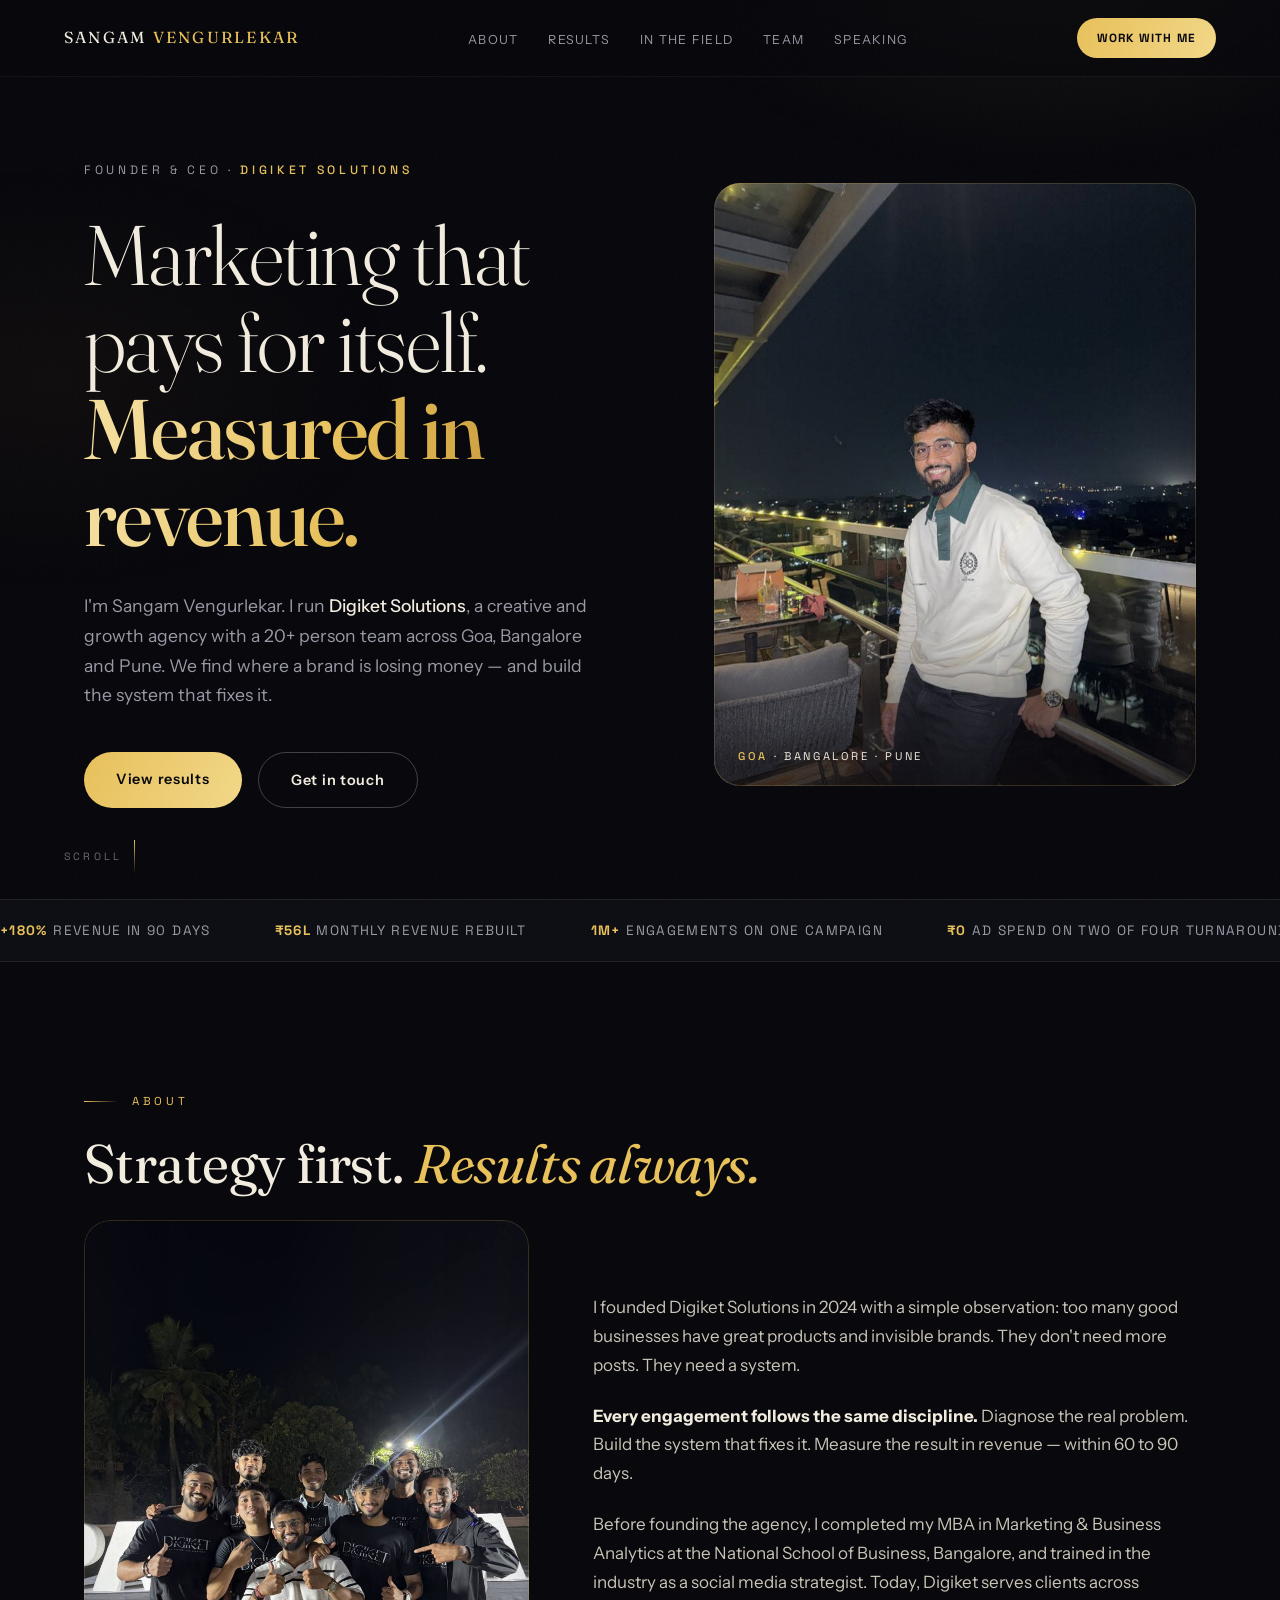
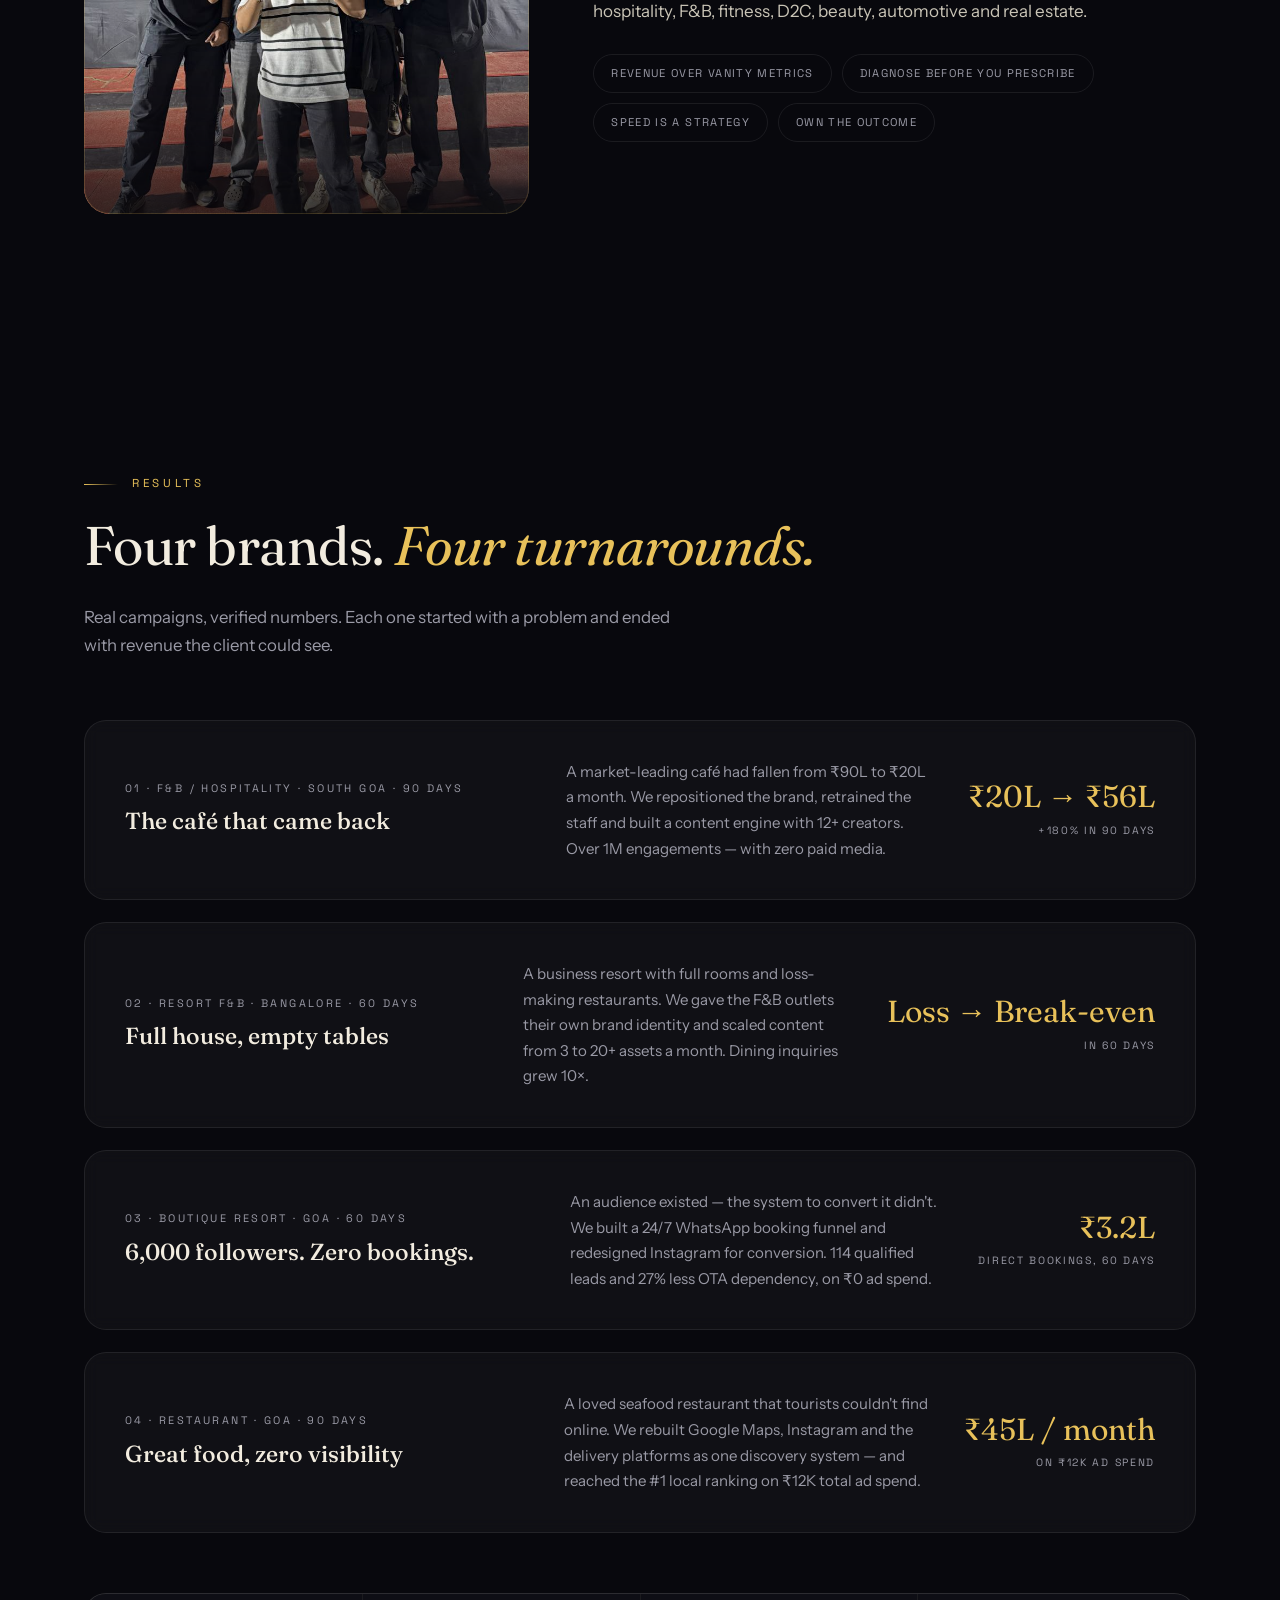
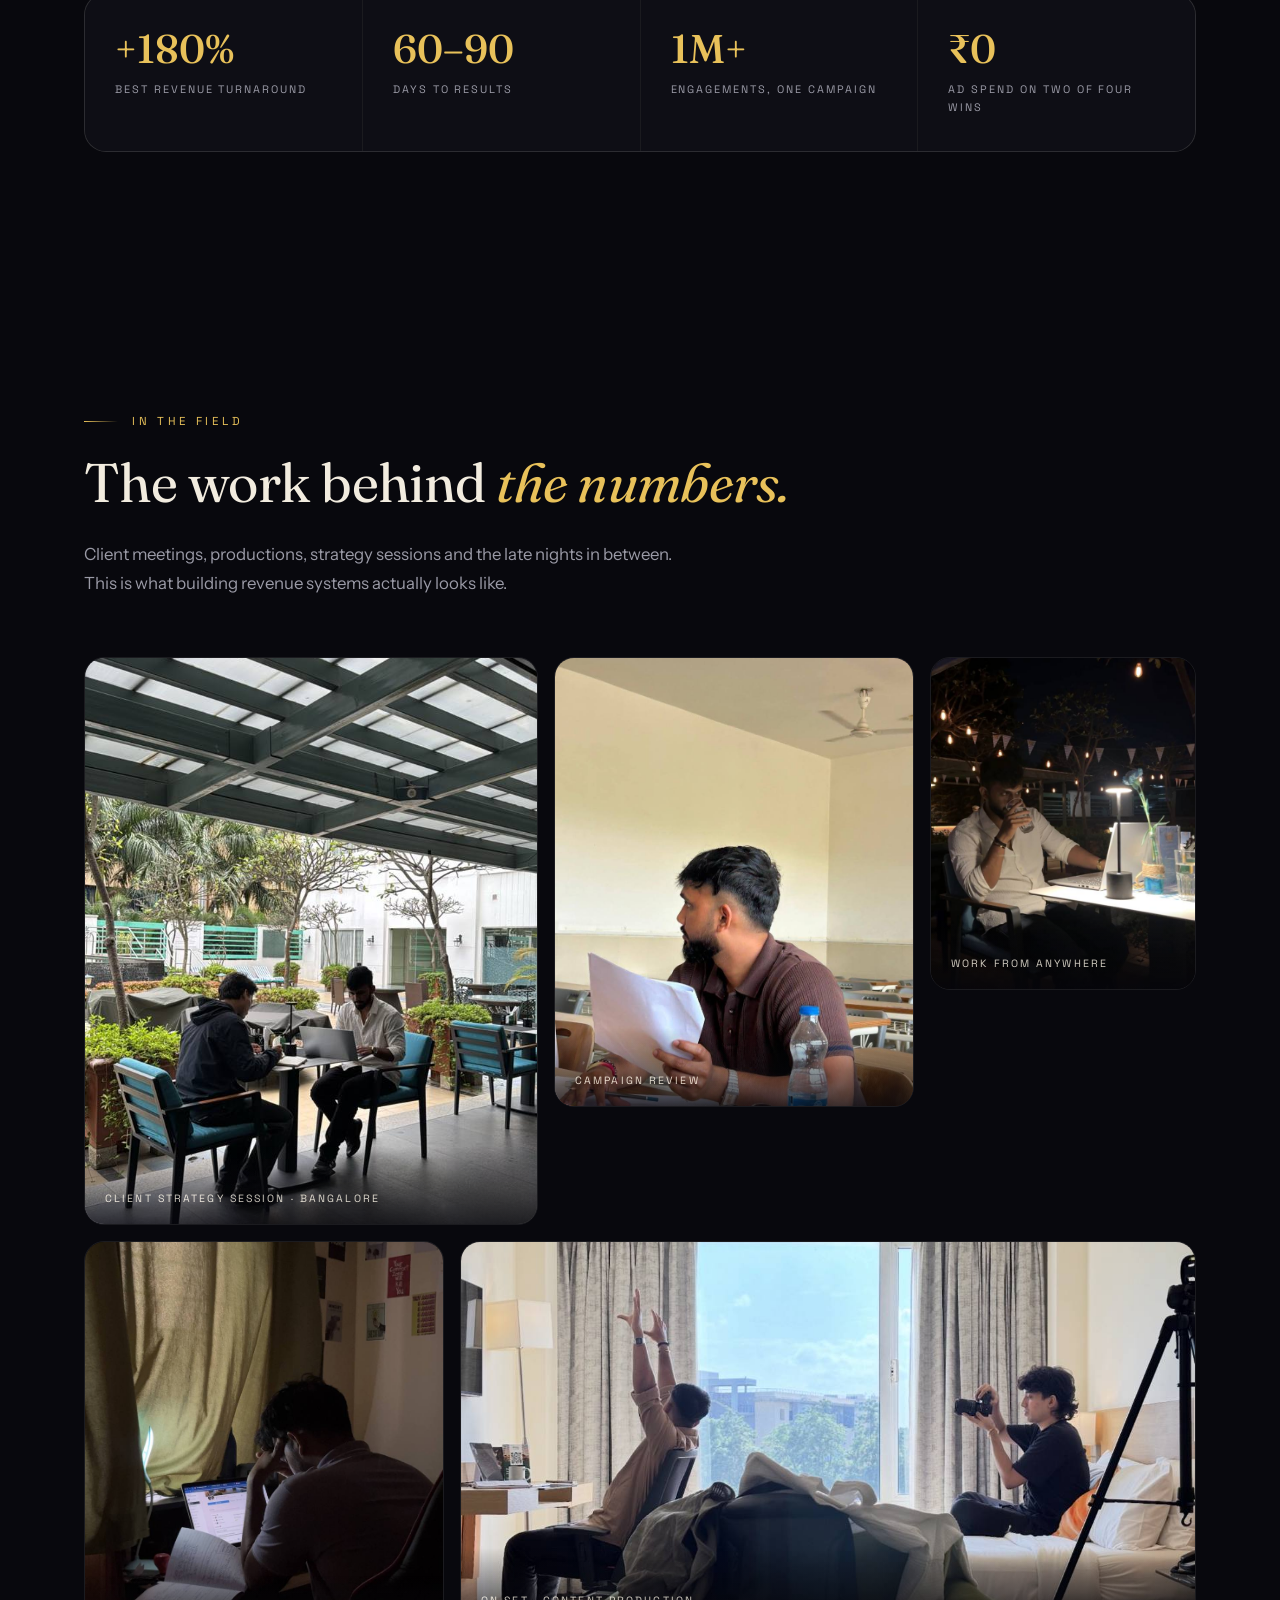
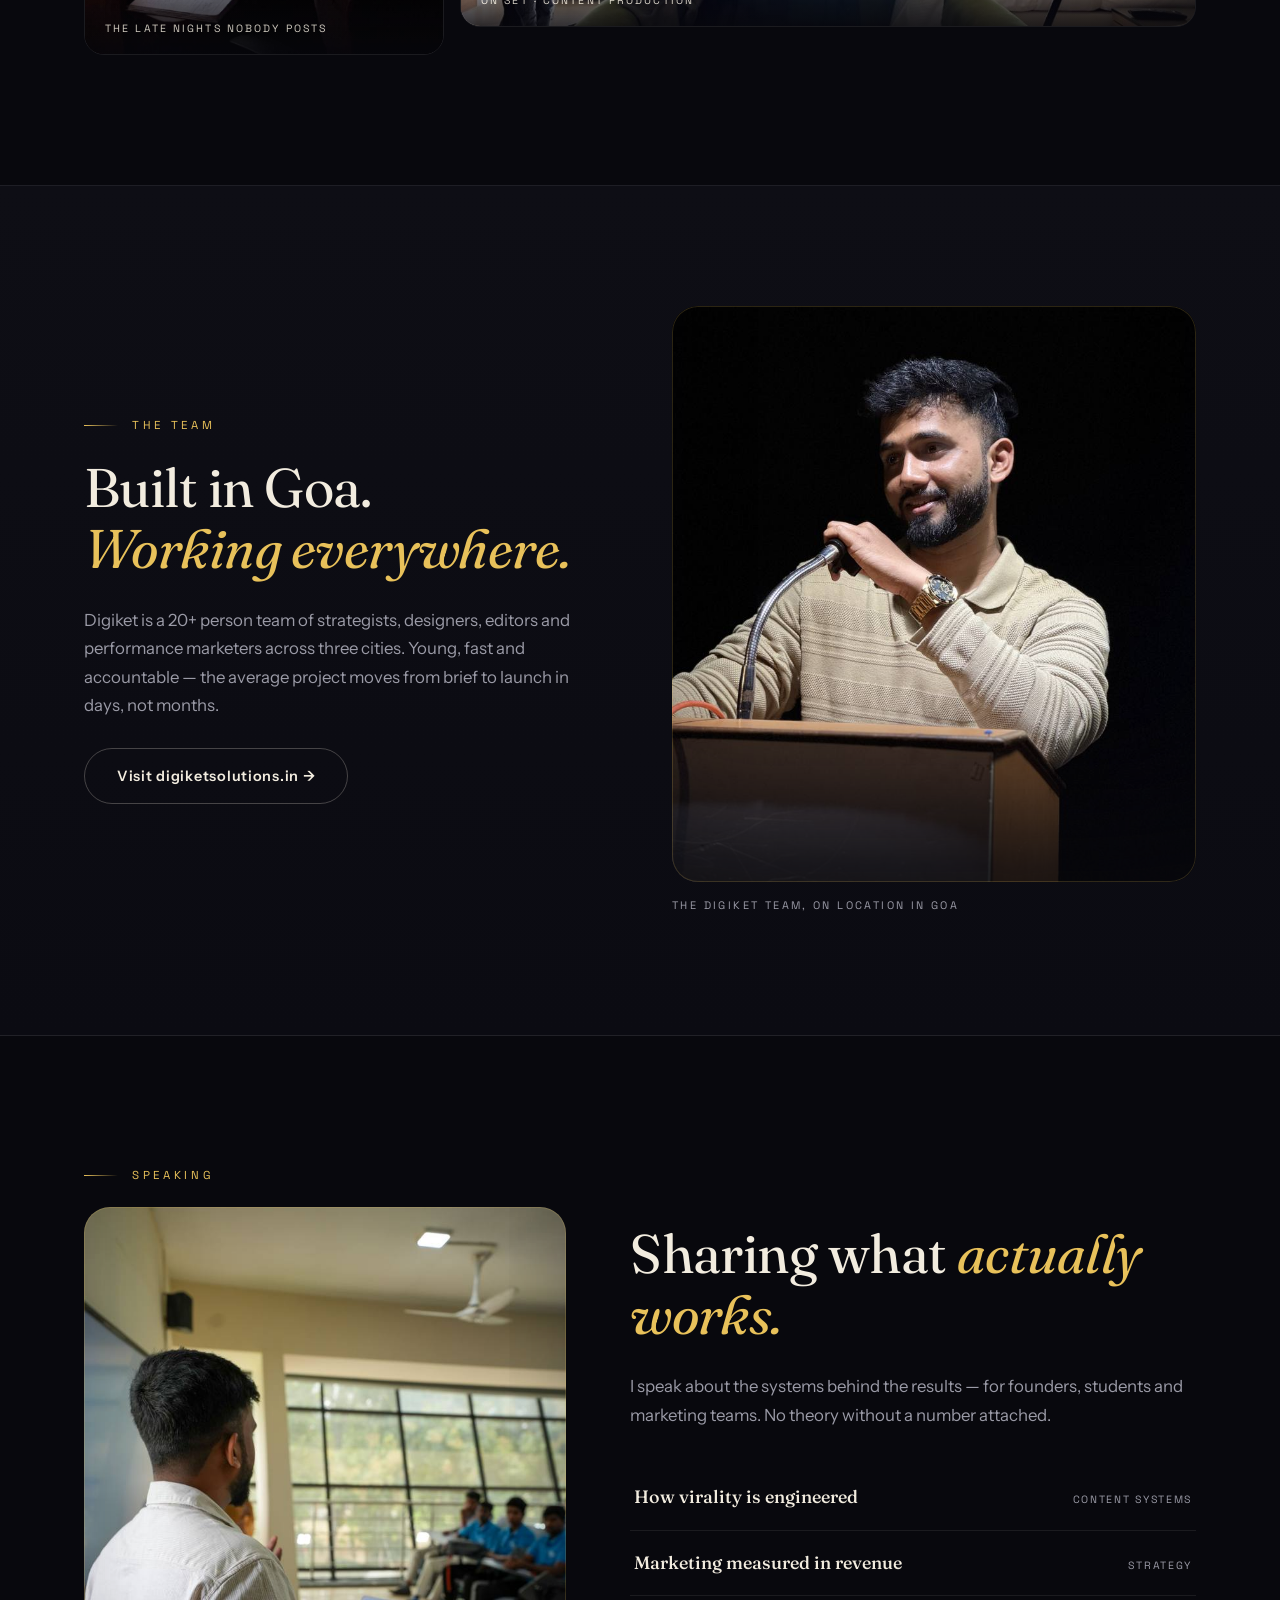
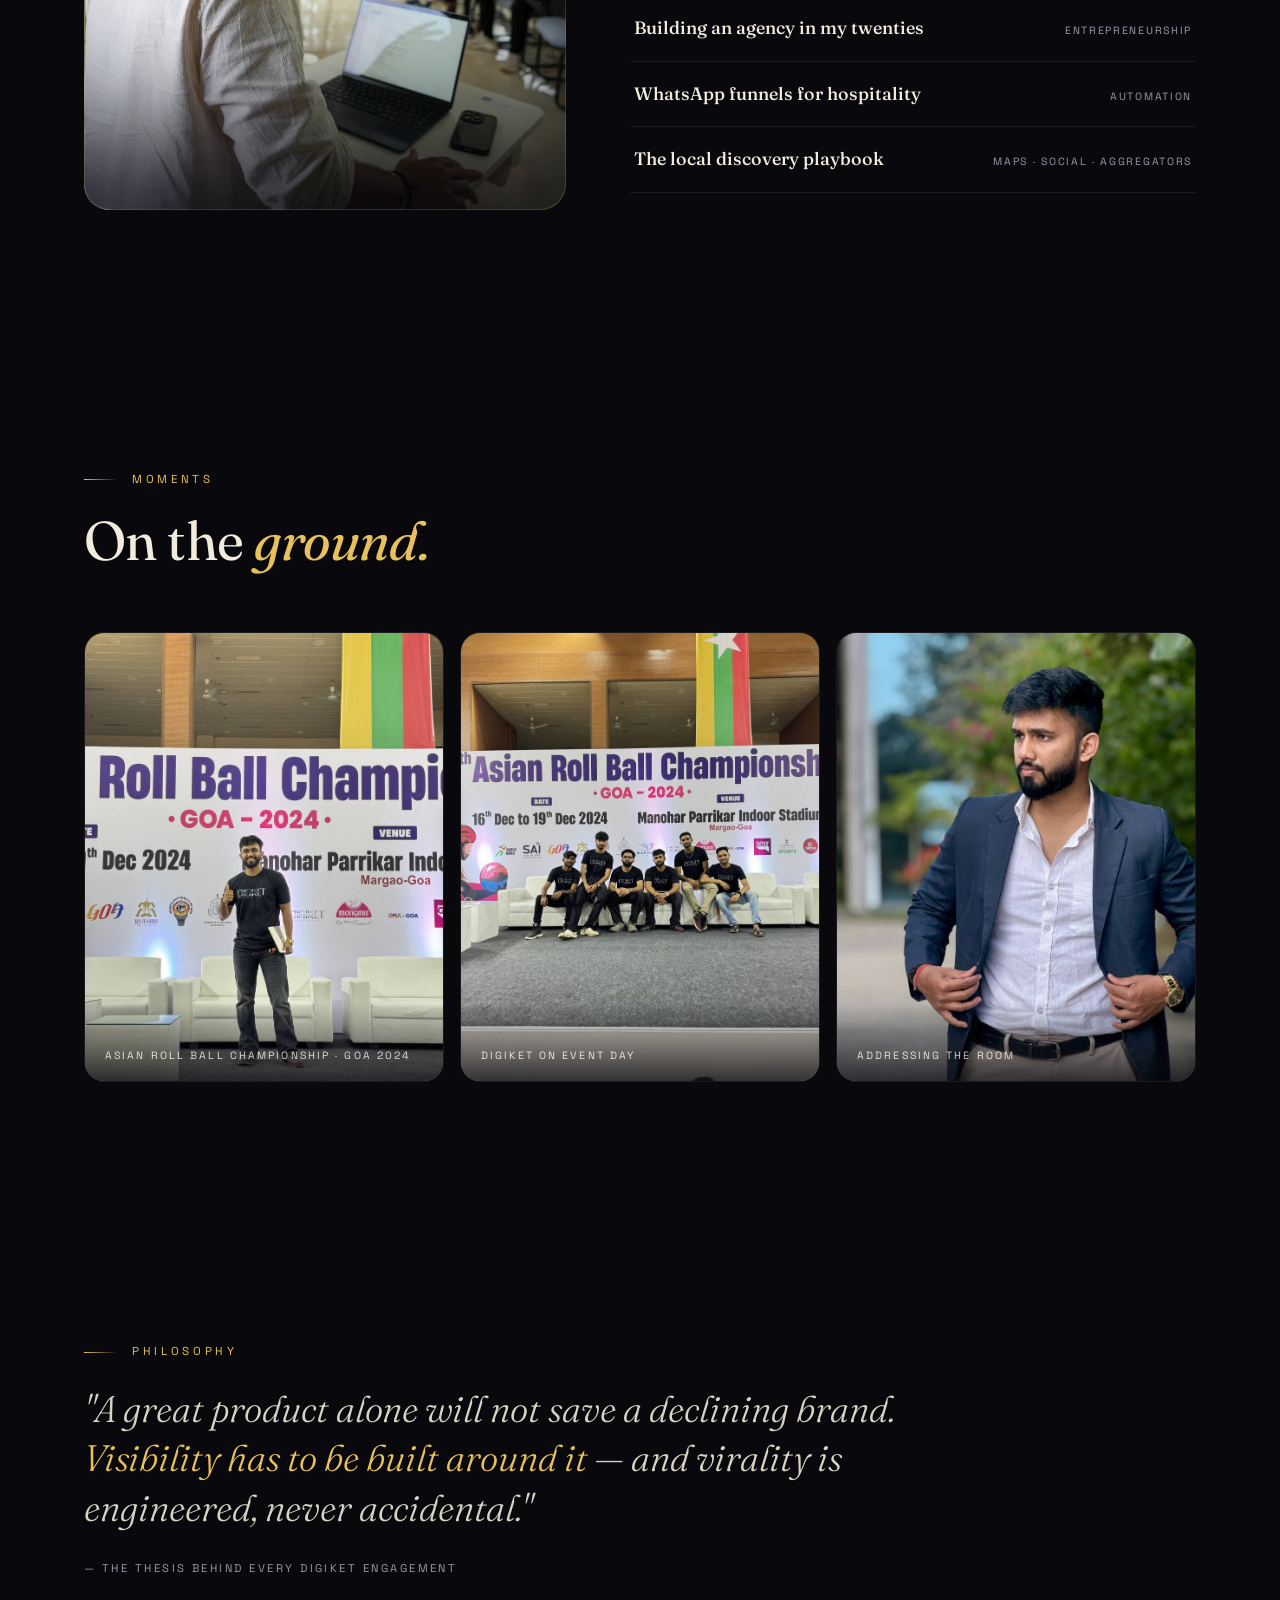
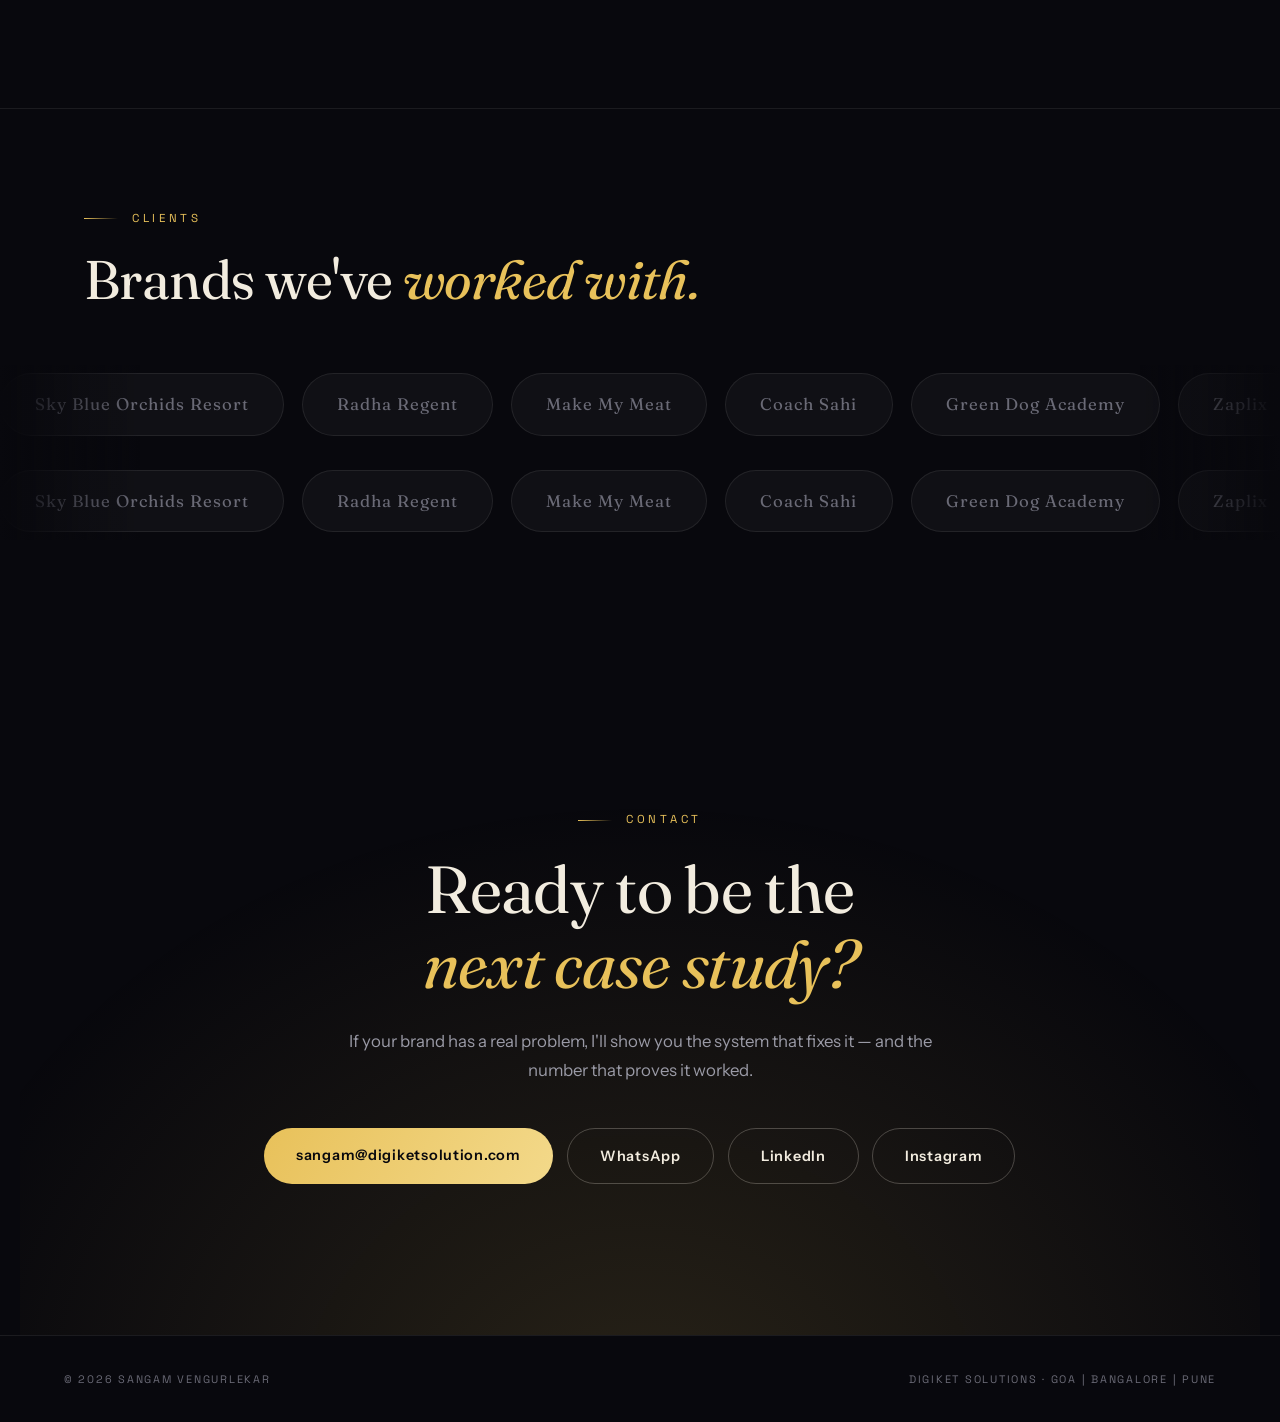
==== index.html @ 33642c60 "new changes" ====
<!DOCTYPE html>

<html lang="en">
<head>
<meta charset="utf-8"/>
<meta content="width=device-width, initial-scale=1.0" name="viewport"/>
<title>Sangam Vengurlekar — Founder &amp; CEO, Digiket Solutions</title>
<meta content="Sangam Vengurlekar is the founder of Digiket Solutions, a creative and growth agency in Goa, Bangalore and Pune. Marketing measured in revenue." name="description"/>
<link href="https://fonts.googleapis.com" rel="preconnect"/>
<link href="https://fonts.googleapis.com/css2?family=Fraunces:ital,opsz,wght@0,9..144,300;0,9..144,400;0,9..144,500;1,9..144,300;1,9..144,400&amp;family=Instrument+Sans:wght@400;500;600&amp;family=Space+Grotesk:wght@400;500;700&amp;display=swap" rel="stylesheet"/>

<link href="style.css" rel="stylesheet"/></head>
<body>
<div class="ambient"></div>
<div id="progress"></div>
<nav id="nav">
<a class="wordmark" href="#top">Sangam <span>Vengurlekar</span></a>
<ul>
<li><a href="#about">About</a></li>
<li><a href="#work">Results</a></li>
<li><a href="#field">In the Field</a></li>
<li><a href="#team">Team</a></li>
<li><a href="#speaking">Speaking</a></li>
</ul>
<a class="nav-cta" href="#contact">Work with me</a>
</nav>
<!-- HERO -->
<header class="hero" id="top">
<div>
<p class="hero-tag rv">Founder &amp; CEO · <b>Digiket Solutions</b></p>
<h1 class="rv">Marketing that pays for itself.<span class="gold">Measured in revenue.</span></h1>
<p class="hero-sub rv">I'm Sangam Vengurlekar. I run <strong>Digiket Solutions</strong>, a
    creative and growth agency with a 20+ person team across Goa, Bangalore and Pune. We find
    where a brand is losing money — and build the system that fixes it.</p>
<div class="hero-ctas rv">
<a class="btn btn-gold" href="#work">View results</a>
<a class="btn btn-ghost" href="#contact">Get in touch</a>
</div>
</div>
<div class="frame hero-photo rv">
<img alt="Sangam Vengurlekar, founder and CEO of Digiket Solutions" data-parallax="0.06" src="[data-uri]"/>
<p class="hero-caption"><b>Goa</b> · Bangalore · Pune</p>
</div>
<p class="scroll-hint">Scroll</p>
</header>
<!-- RESULTS MARQUEE -->
<div aria-hidden="true" class="marquee">
<div class="mq-track" id="mq">
<span><b>+180%</b> revenue in 90 days</span>
<span><b>₹56L</b> monthly revenue rebuilt</span>
<span><b>1M+</b> engagements on one campaign</span>
<span><b>₹0</b> ad spend on two of four turnarounds</span>
<span><b>#1</b> Google Maps ranking, local seafood</span>
<span><b>114</b> qualified leads in 60 days</span>
<span><b>20+</b> team members, three cities</span>
</div>
</div>
<!-- ABOUT -->
<section id="about">
<span class="eyebrow rv">About</span>
<h2 class="rv">Strategy first. <em>Results always.</em></h2>
<div class="about-grid">
<div class="frame about-photo rv">
<img alt="Sangam Vengurlekar" src="[data-uri]"/>
</div>
<div class="about-copy rv">
<p>I founded Digiket Solutions in 2024 with a simple observation: too many good businesses
      have great products and invisible brands. They don't need more posts. They need a system.</p>
<p><strong>Every engagement follows the same discipline.</strong> Diagnose the real problem.
      Build the system that fixes it. Measure the result in revenue — within 60 to 90 days.</p>
<p>Before founding the agency, I completed my MBA in Marketing &amp; Business Analytics at the
      National School of Business, Bangalore, and trained in the industry as a social media
      strategist. Today, Digiket serves clients across hospitality, F&amp;B, fitness, D2C, beauty,
      automotive and real estate.</p>
<div class="pill-row">
<span>Revenue over vanity metrics</span>
<span>Diagnose before you prescribe</span>
<span>Speed is a strategy</span>
<span>Own the outcome</span>
</div>
</div>
</div>
</section>
<!-- RESULTS -->
<section id="work">
<span class="eyebrow rv">Results</span>
<h2 class="rv">Four brands. <em>Four turnarounds.</em></h2>
<p class="lede rv">Real campaigns, verified numbers. Each one started with a problem and ended
  with revenue the client could see.</p>
<div class="cases stagger">
<article class="case">
<div>
<p class="meta">01 · F&amp;B / Hospitality · South Goa · 90 days</p>
<h3>The café that came back</h3>
</div>
<p class="story">A market-leading café had fallen from ₹90L to ₹20L a month. We repositioned
      the brand, retrained the staff and built a content engine with 12+ creators. Over 1M
      engagements — with zero paid media.</p>
<div class="result"><span class="big">₹20L → ₹56L</span><span class="sm">+180% in 90 days</span></div>
</article>
<article class="case">
<div>
<p class="meta">02 · Resort F&amp;B · Bangalore · 60 days</p>
<h3>Full house, empty tables</h3>
</div>
<p class="story">A business resort with full rooms and loss-making restaurants. We gave the
      F&amp;B outlets their own brand identity and scaled content from 3 to 20+ assets a month.
      Dining inquiries grew 10×.</p>
<div class="result"><span class="big">Loss → Break-even</span><span class="sm">in 60 days</span></div>
</article>
<article class="case">
<div>
<p class="meta">03 · Boutique resort · Goa · 60 days</p>
<h3>6,000 followers. Zero bookings.</h3>
</div>
<p class="story">An audience existed — the system to convert it didn't. We built a 24/7
      WhatsApp booking funnel and redesigned Instagram for conversion. 114 qualified leads and 27%
      less OTA dependency, on ₹0 ad spend.</p>
<div class="result"><span class="big">₹3.2L</span><span class="sm">direct bookings, 60 days</span></div>
</article>
<article class="case">
<div>
<p class="meta">04 · Restaurant · Goa · 90 days</p>
<h3>Great food, zero visibility</h3>
</div>
<p class="story">A loved seafood restaurant that tourists couldn't find online. We rebuilt
      Google Maps, Instagram and the delivery platforms as one discovery system — and reached the
      #1 local ranking on ₹12K total ad spend.</p>
<div class="result"><span class="big">₹45L / month</span><span class="sm">on ₹12K ad spend</span></div>
</article>
</div>
<div class="stats stagger">
<div class="stat"><span class="n" data-count="180">+0%</span><span class="l">Best revenue turnaround</span></div>
<div class="stat"><span class="n">60–90</span><span class="l">Days to results</span></div>
<div class="stat"><span class="n">1M+</span><span class="l">Engagements, one campaign</span></div>
<div class="stat"><span class="n">₹0</span><span class="l">Ad spend on two of four wins</span></div>
</div>
</section>
<!-- IN THE FIELD -->
<section id="field">
<span class="eyebrow rv">In the field</span>
<h2 class="rv">The work behind <em>the numbers.</em></h2>
<p class="lede rv">Client meetings, productions, strategy sessions and the late nights in between.
  This is what building revenue systems actually looks like.</p>
<div class="field stagger">
<figure class="f-item f-a"><img alt="Client strategy meeting" src="[data-uri]"/>
<figcaption>Client strategy session · Bangalore</figcaption></figure>
<figure class="f-item f-b"><img alt="Reviewing campaign plans" src="[data-uri]"/>
<figcaption>Campaign review</figcaption></figure>
<figure class="f-item f-c"><img alt="Working in the evening" src="[data-uri]"/>
<figcaption>Work from anywhere</figcaption></figure>
<figure class="f-item f-d"><img alt="Late night at the desk" src="[data-uri]"/>
<figcaption>The late nights nobody posts</figcaption></figure>
<figure class="f-item f-e"><img alt="Behind the scenes on a shoot" src="[data-uri]"/>
<figcaption>On set · content production</figcaption></figure>
</div>
</section>
<!-- TEAM -->
<div class="band" id="team">
<div class="band-inner">
<div class="rv">
<span class="eyebrow">The team</span>
<h2>Built in Goa.<br/><em>Working everywhere.</em></h2>
<p class="lede" style="margin-bottom:28px">Digiket is a 20+ person team of strategists,
      designers, editors and performance marketers across three cities. Young, fast and
      accountable — the average project moves from brief to launch in days, not months.</p>
<a class="btn btn-ghost" href="https://digiketsolutions.in" rel="noopener" target="_blank">Visit digiketsolutions.in →</a>
</div>
<div class="rv">
<div class="frame band-photo"><img alt="The Digiket Solutions team" src="[data-uri]"/></div>
<p class="band-caption">The Digiket team, on location in Goa</p>
</div>
</div>
</div>
<!-- SPEAKING -->
<section id="speaking">
<span class="eyebrow rv">Speaking</span>
<div class="speak-grid">
<div class="frame speak-photo rv">
<img alt="Sangam Vengurlekar presenting to students" src="[data-uri]"/>
</div>
<div class="rv">
<h2>Sharing what <em>actually works.</em></h2>
<p class="lede">I speak about the systems behind the results — for founders, students and
      marketing teams. No theory without a number attached.</p>
<div class="topics">
<div class="topic"><span class="t">How virality is engineered</span><span class="d">Content systems</span></div>
<div class="topic"><span class="t">Marketing measured in revenue</span><span class="d">Strategy</span></div>
<div class="topic"><span class="t">Building an agency in my twenties</span><span class="d">Entrepreneurship</span></div>
<div class="topic"><span class="t">WhatsApp funnels for hospitality</span><span class="d">Automation</span></div>
<div class="topic"><span class="t">The local discovery playbook</span><span class="d">Maps · Social · Aggregators</span></div>
</div>
</div>
</div>
</section>
<!-- MOMENTS -->
<section id="moments">
<span class="eyebrow rv">Moments</span>
<h2 class="rv">On the <em>ground.</em></h2>
<div class="field stagger">
<figure class="f-item f-b"><img alt="Sangam at the Asian Roll Ball Championship, Goa 2024" src="[data-uri]"/>
<figcaption>Asian Roll Ball Championship · Goa 2024</figcaption></figure>
<figure class="f-item f-b"><img alt="Digiket team on event day" src="[data-uri]"/>
<figcaption>Digiket on event day</figcaption></figure>
<figure class="f-item f-b"><img alt="Sangam Vengurlekar speaking at a podium" src="[data-uri]"/>
<figcaption>Addressing the room</figcaption></figure>
</div>
</section>
<!-- PHILOSOPHY -->
<section id="philosophy">
<span class="eyebrow rv">Philosophy</span>
<blockquote class="rv">"A great product alone will not save a declining brand.
  <em>Visibility has to be built around it</em> — and virality is engineered, never accidental."</blockquote>
<p class="phil-note rv">— The thesis behind every Digiket engagement</p>
</section>
<!-- CLIENT LOGOS -->
<div class="logos" id="clients">
<div class="head">
<span class="eyebrow rv">Clients</span>
<h2 class="rv">Brands we've <em>worked with.</em></h2>
</div>
<div aria-label="Client brands" class="logo-belt">
<div class="logo-track" id="lt1">
<span class="logo-item">Sky Blue Orchids Resort</span>
<span class="logo-item">Radha Regent</span>
<span class="logo-item">Make My Meat</span>
<span class="logo-item">Coach Sahi</span>
<span class="logo-item">Green Dog Academy</span>
<span class="logo-item">Zaplix</span>
<span class="logo-item">Amba KTM</span>
<span class="logo-item">Amba Bajaj</span>
<span class="logo-item">Amba LG</span>
<span class="logo-item">Go Fish Entertainment</span>
<span class="logo-item">Highlander The Restobar</span>
<span class="logo-item">Karmey Da Dhaba</span>
<span class="logo-item">Coffee Mechanics</span>
<span class="logo-item">VowStory</span>
<span class="logo-item">AXA Hair Extension</span>
<span class="logo-item">IZee Group</span>
<span class="logo-item">CPL 2026</span>
<span class="logo-item">Navratna</span>
</div>
</div>
<div class="logo-belt">
<div class="logo-track rev" id="lt2">
<span class="logo-item">Sky Blue Orchids Resort</span>
<span class="logo-item">Radha Regent</span>
<span class="logo-item">Make My Meat</span>
<span class="logo-item">Coach Sahi</span>
<span class="logo-item">Green Dog Academy</span>
<span class="logo-item">Zaplix</span>
<span class="logo-item">Amba KTM</span>
<span class="logo-item">Amba Bajaj</span>
<span class="logo-item">Amba LG</span>
<span class="logo-item">Go Fish Entertainment</span>
<span class="logo-item">Highlander The Restobar</span>
<span class="logo-item">Karmey Da Dhaba</span>
<span class="logo-item">Coffee Mechanics</span>
<span class="logo-item">VowStory</span>
<span class="logo-item">AXA Hair Extension</span>
<span class="logo-item">IZee Group</span>
<span class="logo-item">CPL 2026</span>
<span class="logo-item">Navratna</span>
</div>
</div>
</div>
<!-- CONTACT -->
<section class="contact" id="contact">
<span class="eyebrow rv" style="justify-content:center">Contact</span>
<h2 class="rv">Ready to be the<br/><em>next case study?</em></h2>
<p class="lede rv" style="margin:0 auto">If your brand has a real problem, I'll show you the
  system that fixes it — and the number that proves it worked.</p>
<div class="contact-links rv">
<a class="btn btn-gold" href="mailto:sangam@digiketsolution.com">sangam@digiketsolution.com</a>
<a class="btn btn-ghost" href="https://wa.me/917972462381" rel="noopener" target="_blank">WhatsApp</a>
<a class="btn btn-ghost" href="https://www.linkedin.com/in/sangam-vengurlekar-585090192/" rel="noopener" target="_blank">LinkedIn</a>
<a class="btn btn-ghost" href="https://www.instagram.com/sangam.vengurlekar/" rel="noopener" target="_blank">Instagram</a>
</div>
</section>
<footer>
<span>© 2026 Sangam Vengurlekar</span>
<span>Digiket Solutions · Goa | Bangalore | Pune</span>
</footer>

<script src="script.js"></script></body>
</html>
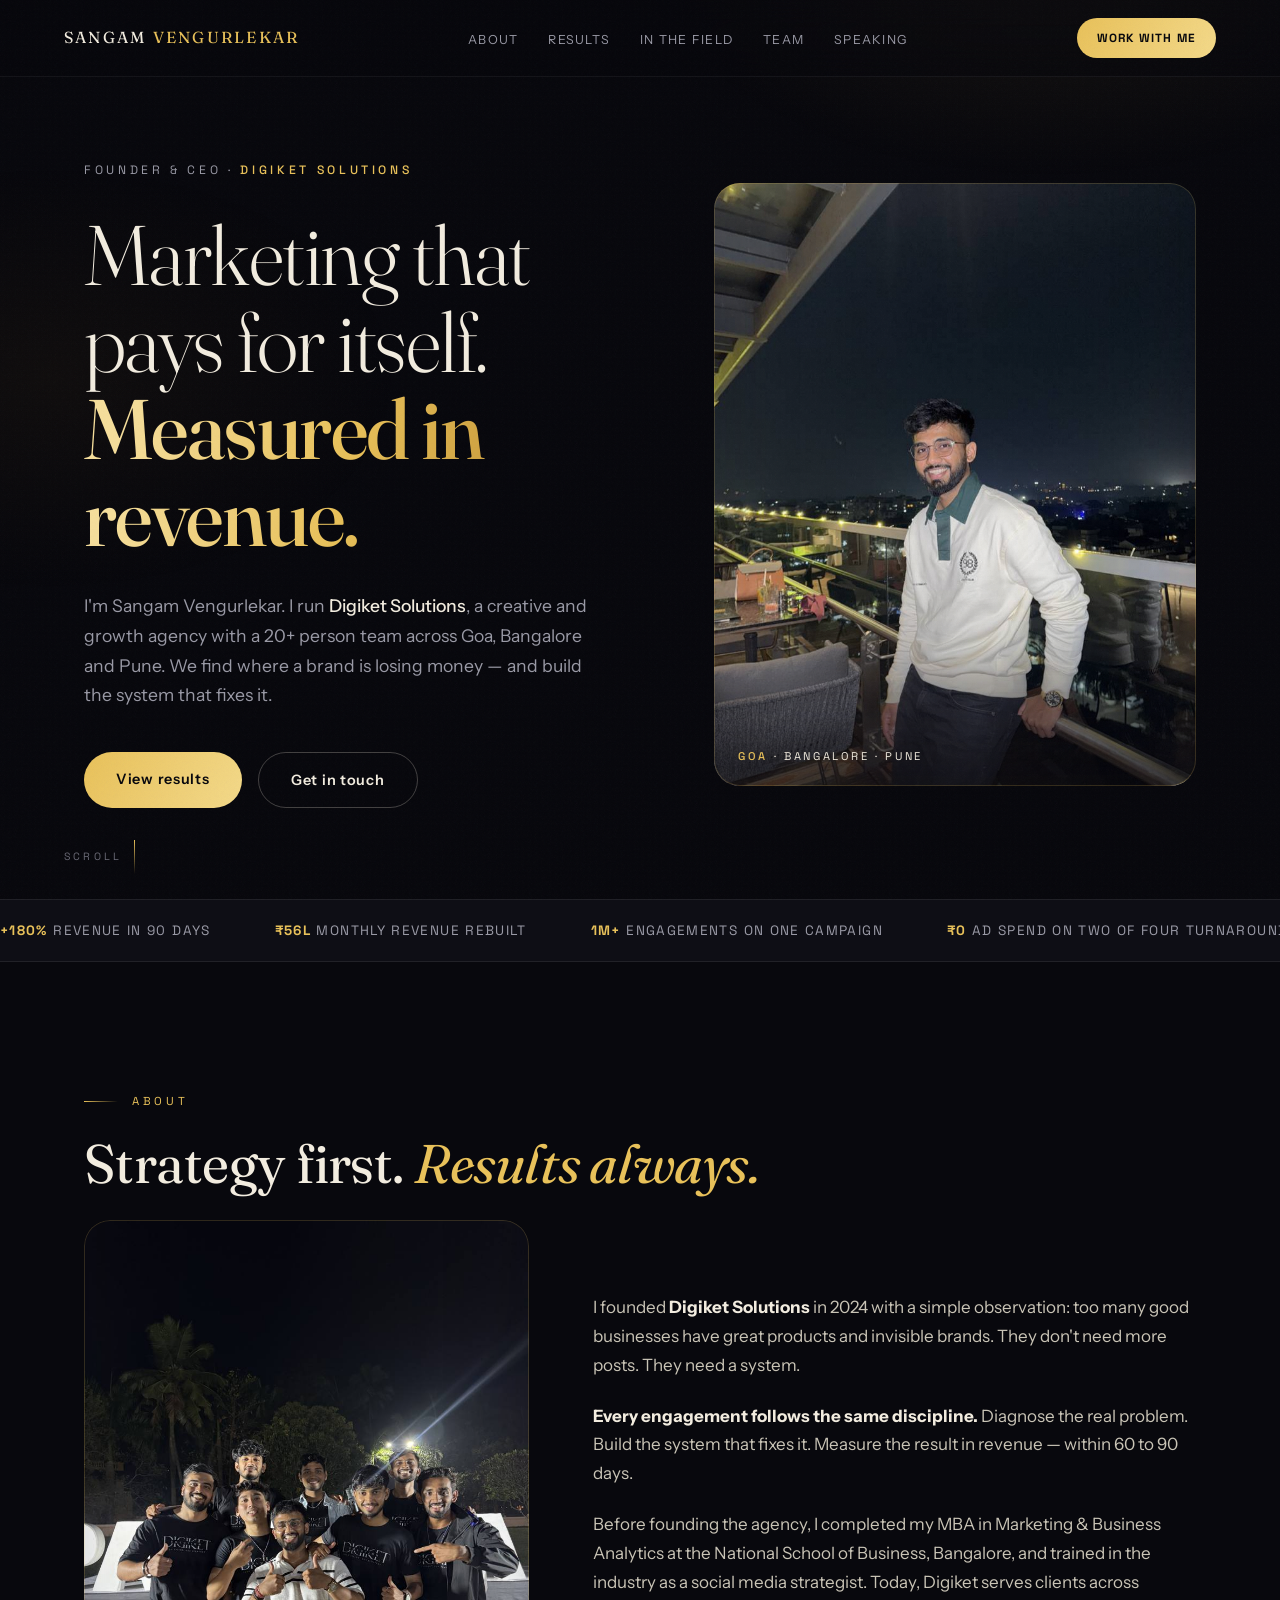
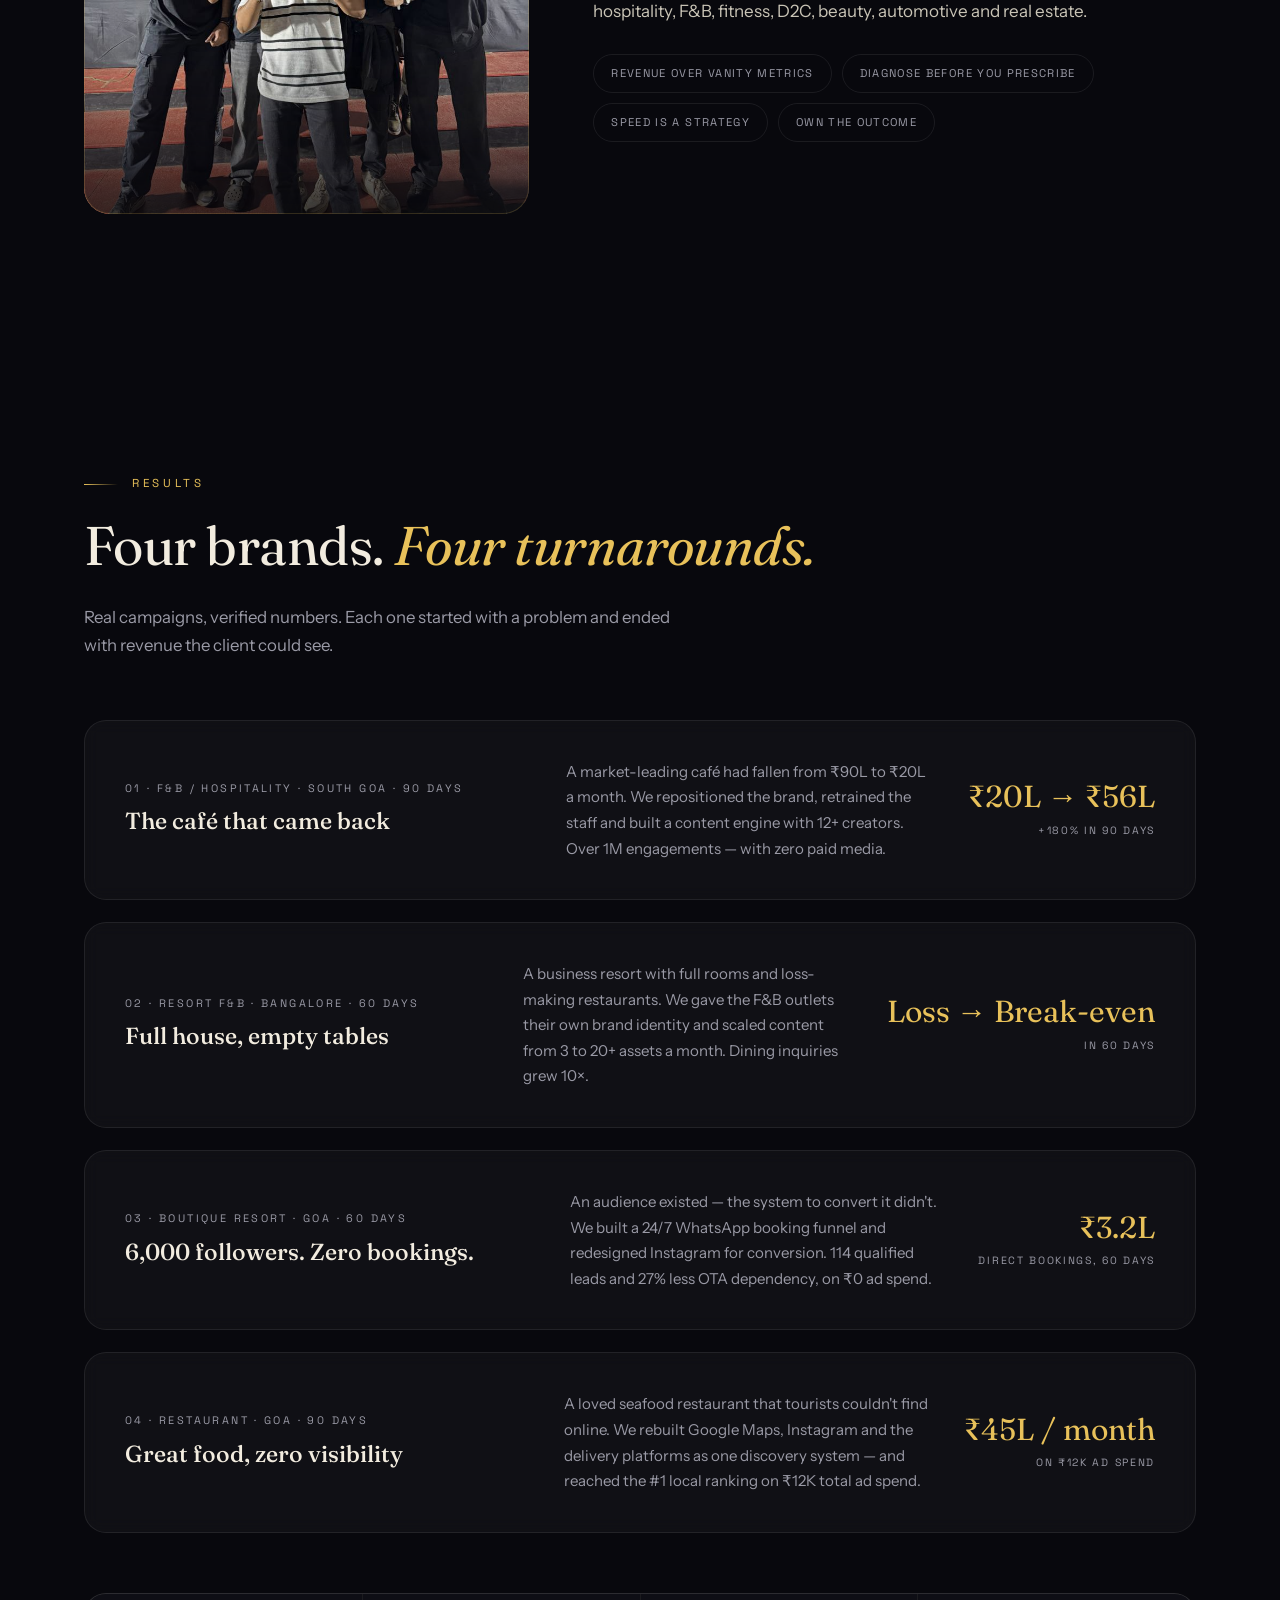
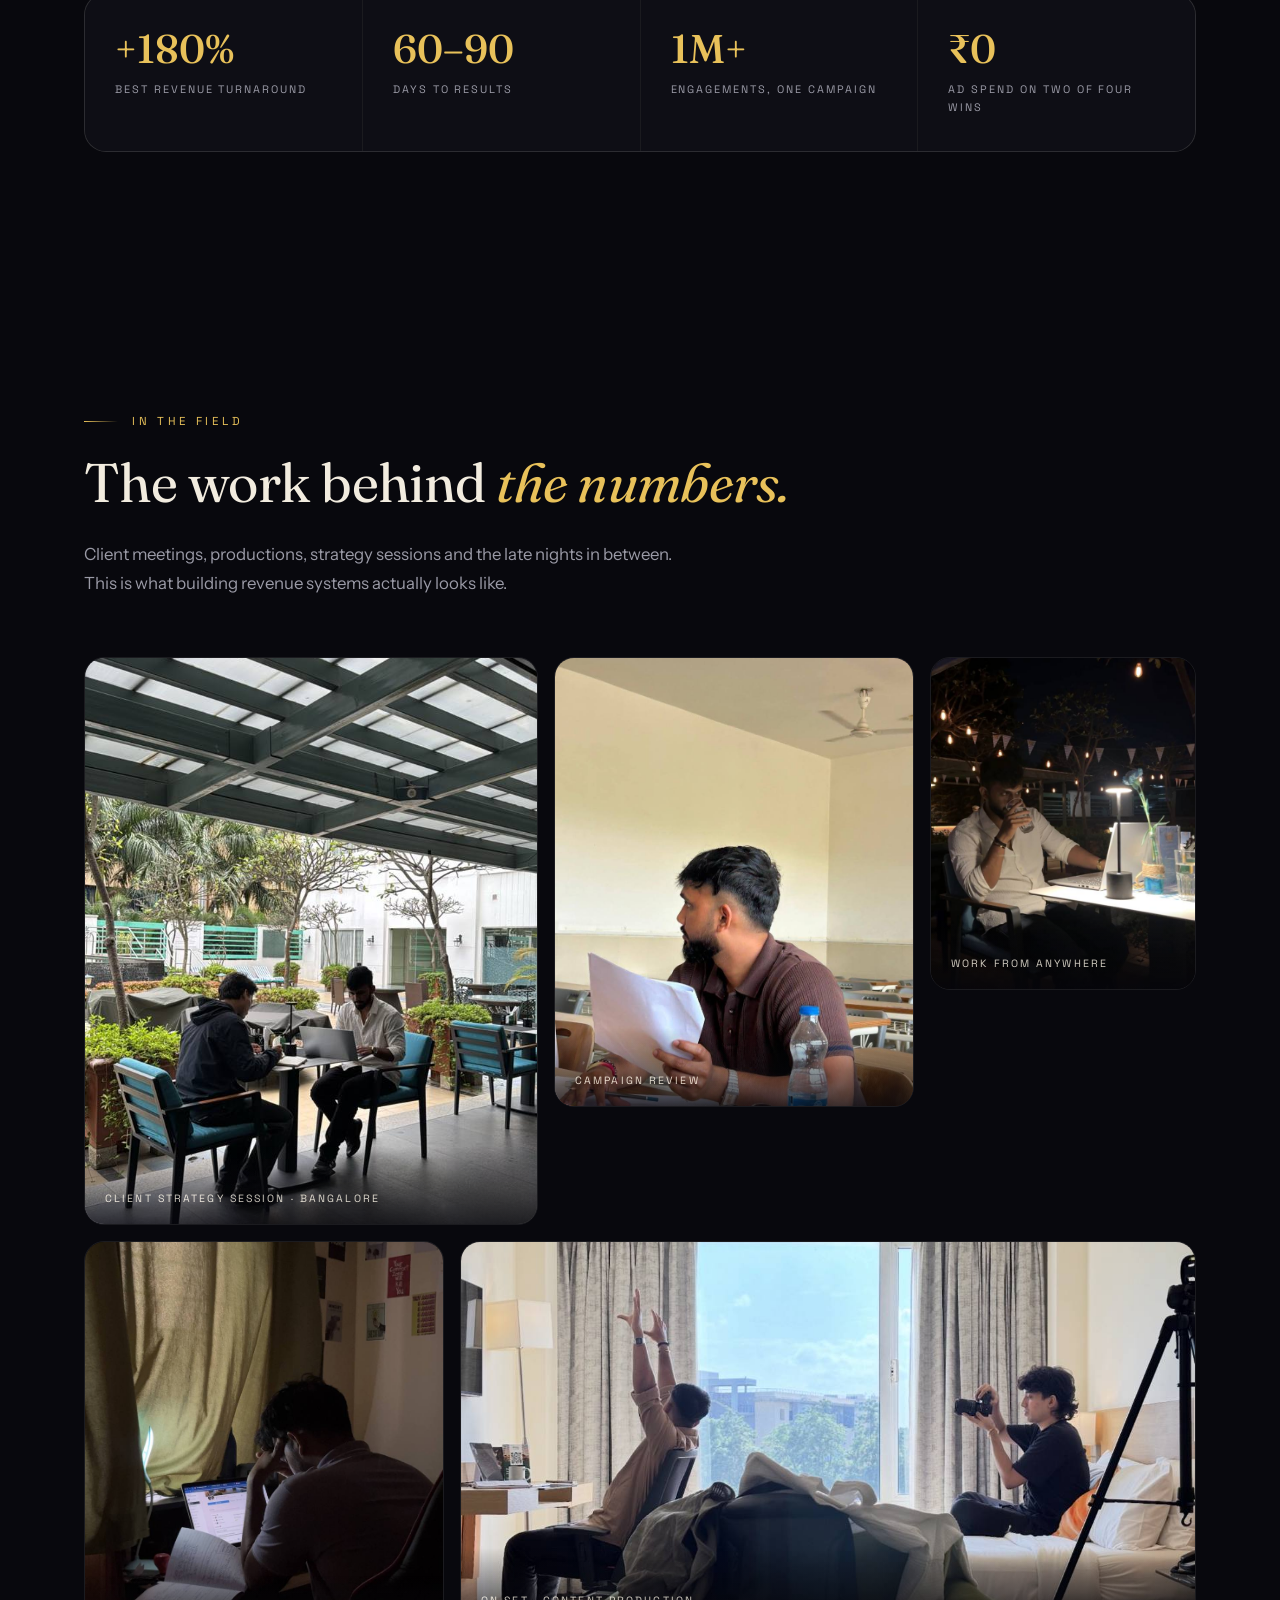
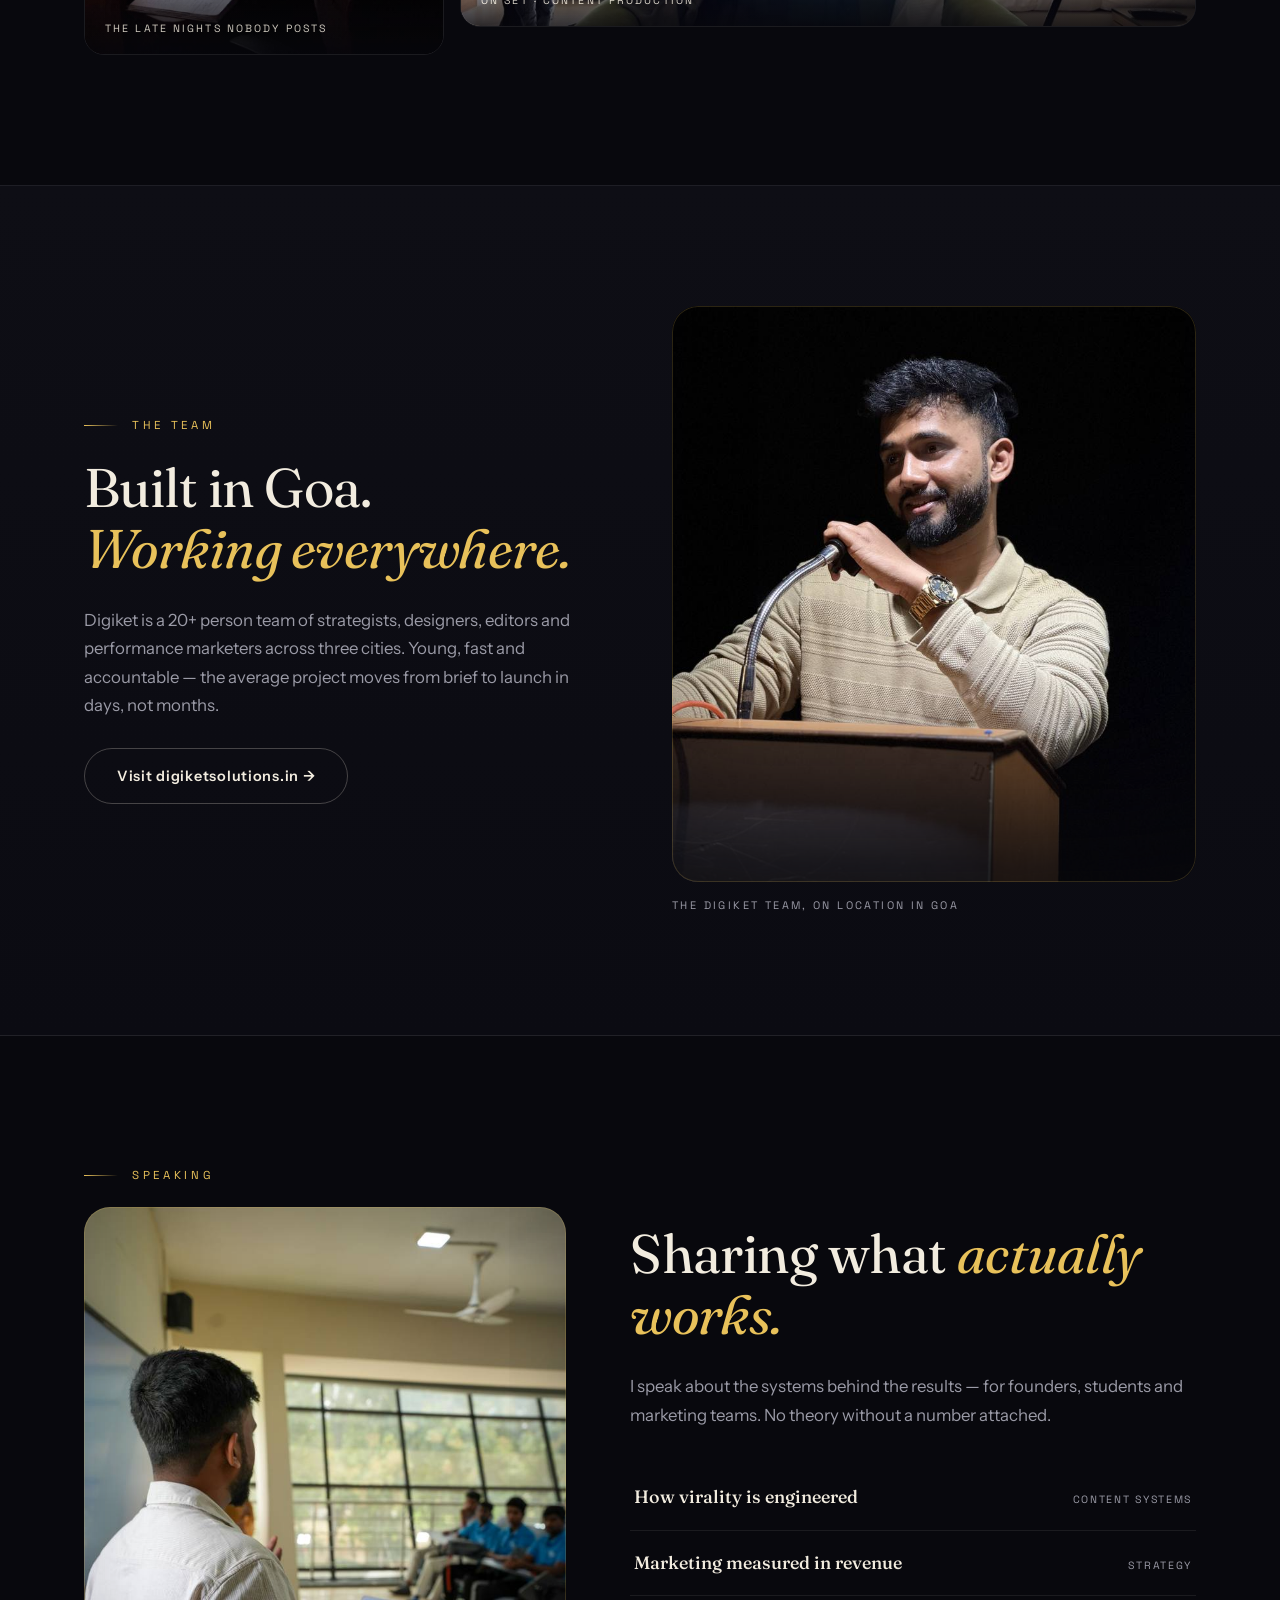
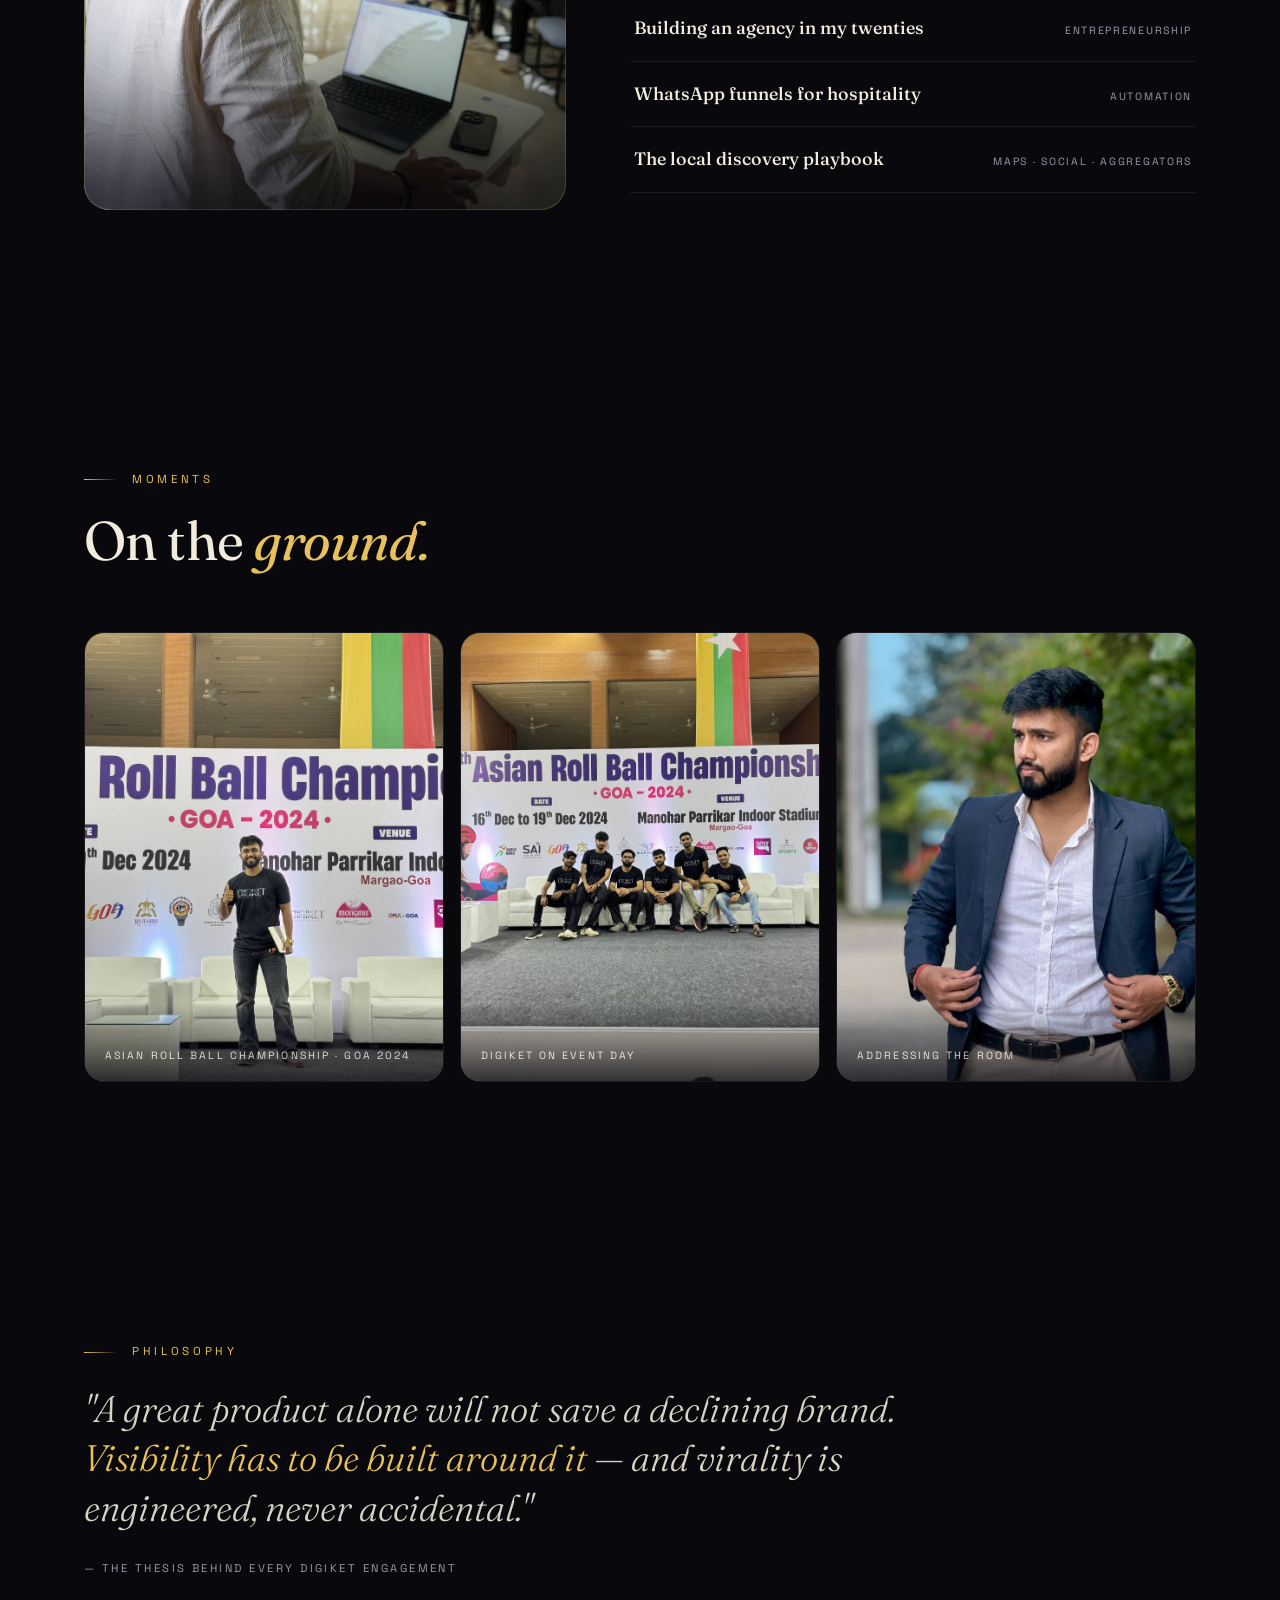
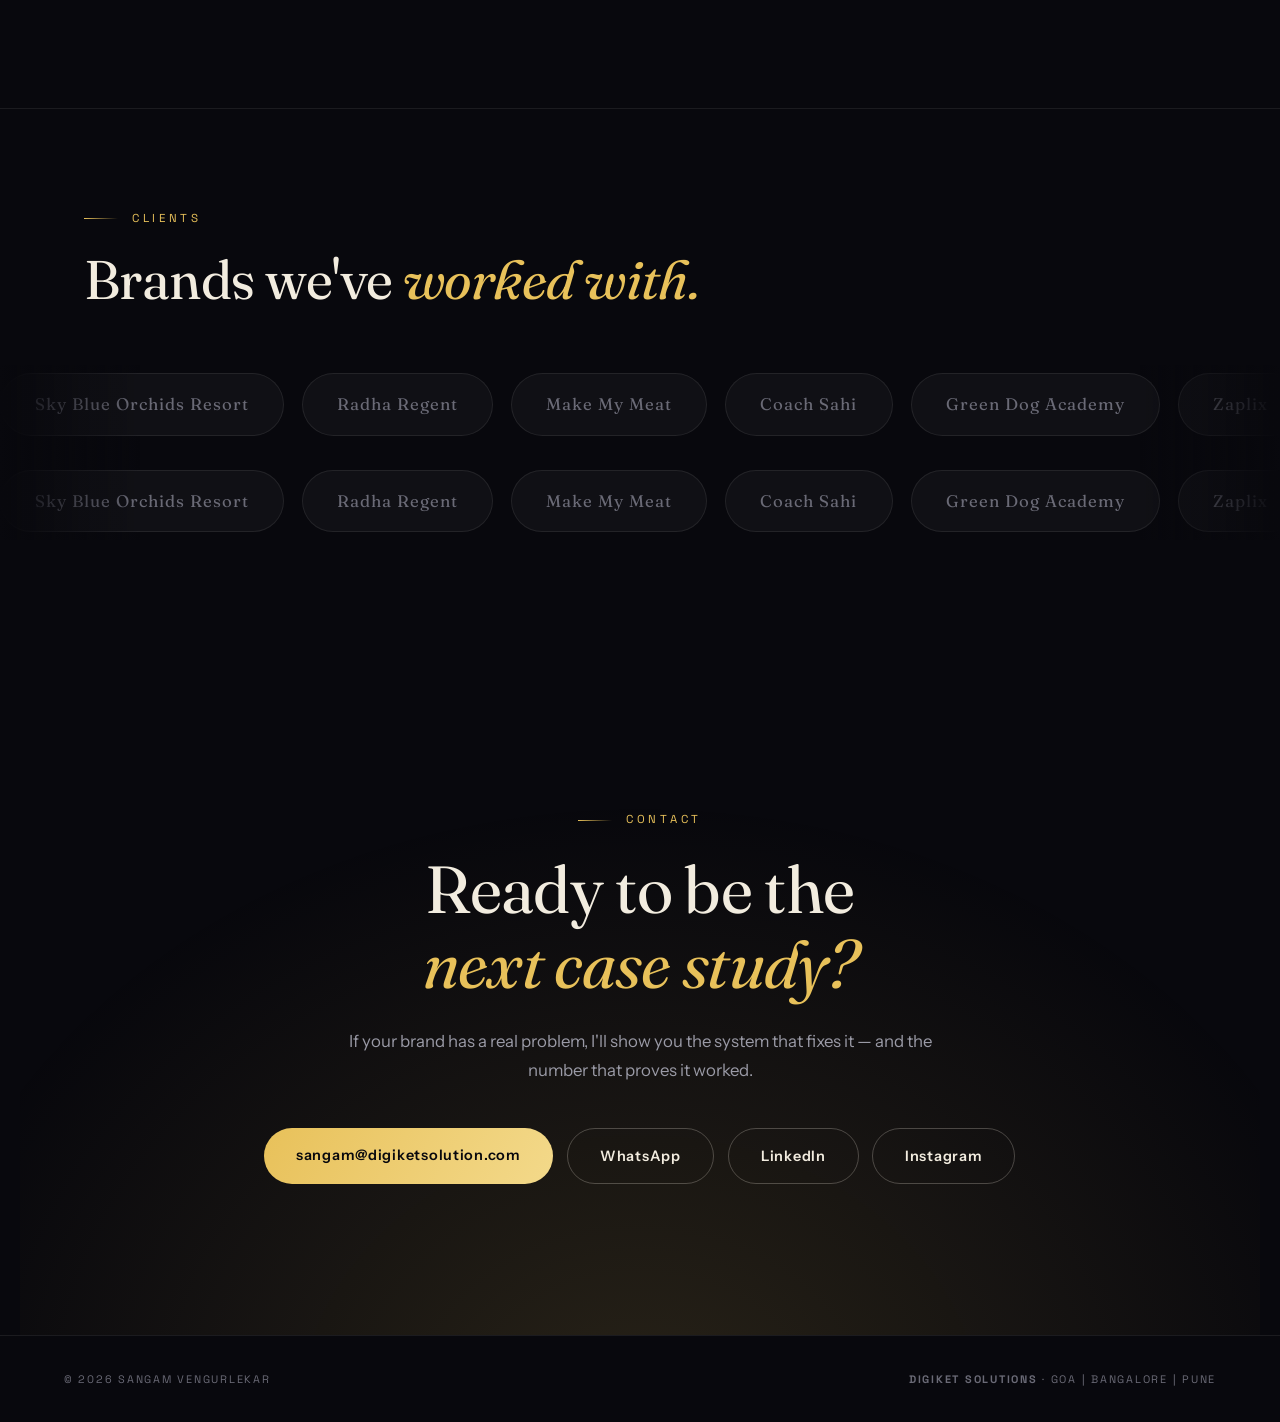
==== commit a8d75fcc: "i made the text bold" ====
--- a/index.html
+++ b/index.html
@@ -5,7 +5,7 @@
 <meta charset="utf-8"/>
 <meta content="width=device-width, initial-scale=1.0" name="viewport"/>
 <title>Sangam Vengurlekar — Founder &amp; CEO, Digiket Solutions</title>
-<meta content="Sangam Vengurlekar is the founder of Digiket Solutions, a creative and growth agency in Goa, Bangalore and Pune. Marketing measured in revenue." name="description"/>
+<meta content="SANGAM VENGURLEKAR is the founder of Digiket Solutions, a creative and growth agency in Goa, Bangalore and Pune. Marketing measured in revenue." name="description"/>
 <link href="https://fonts.googleapis.com" rel="preconnect"/>
 <link href="https://fonts.googleapis.com/css2?family=Fraunces:ital,opsz,wght@0,9..144,300;0,9..144,400;0,9..144,500;1,9..144,300;1,9..144,400&amp;family=Instrument+Sans:wght@400;500;600&amp;family=Space+Grotesk:wght@400;500;700&amp;display=swap" rel="stylesheet"/>
 
@@ -64,7 +64,7 @@
 <img alt="Sangam Vengurlekar" src="[data-uri]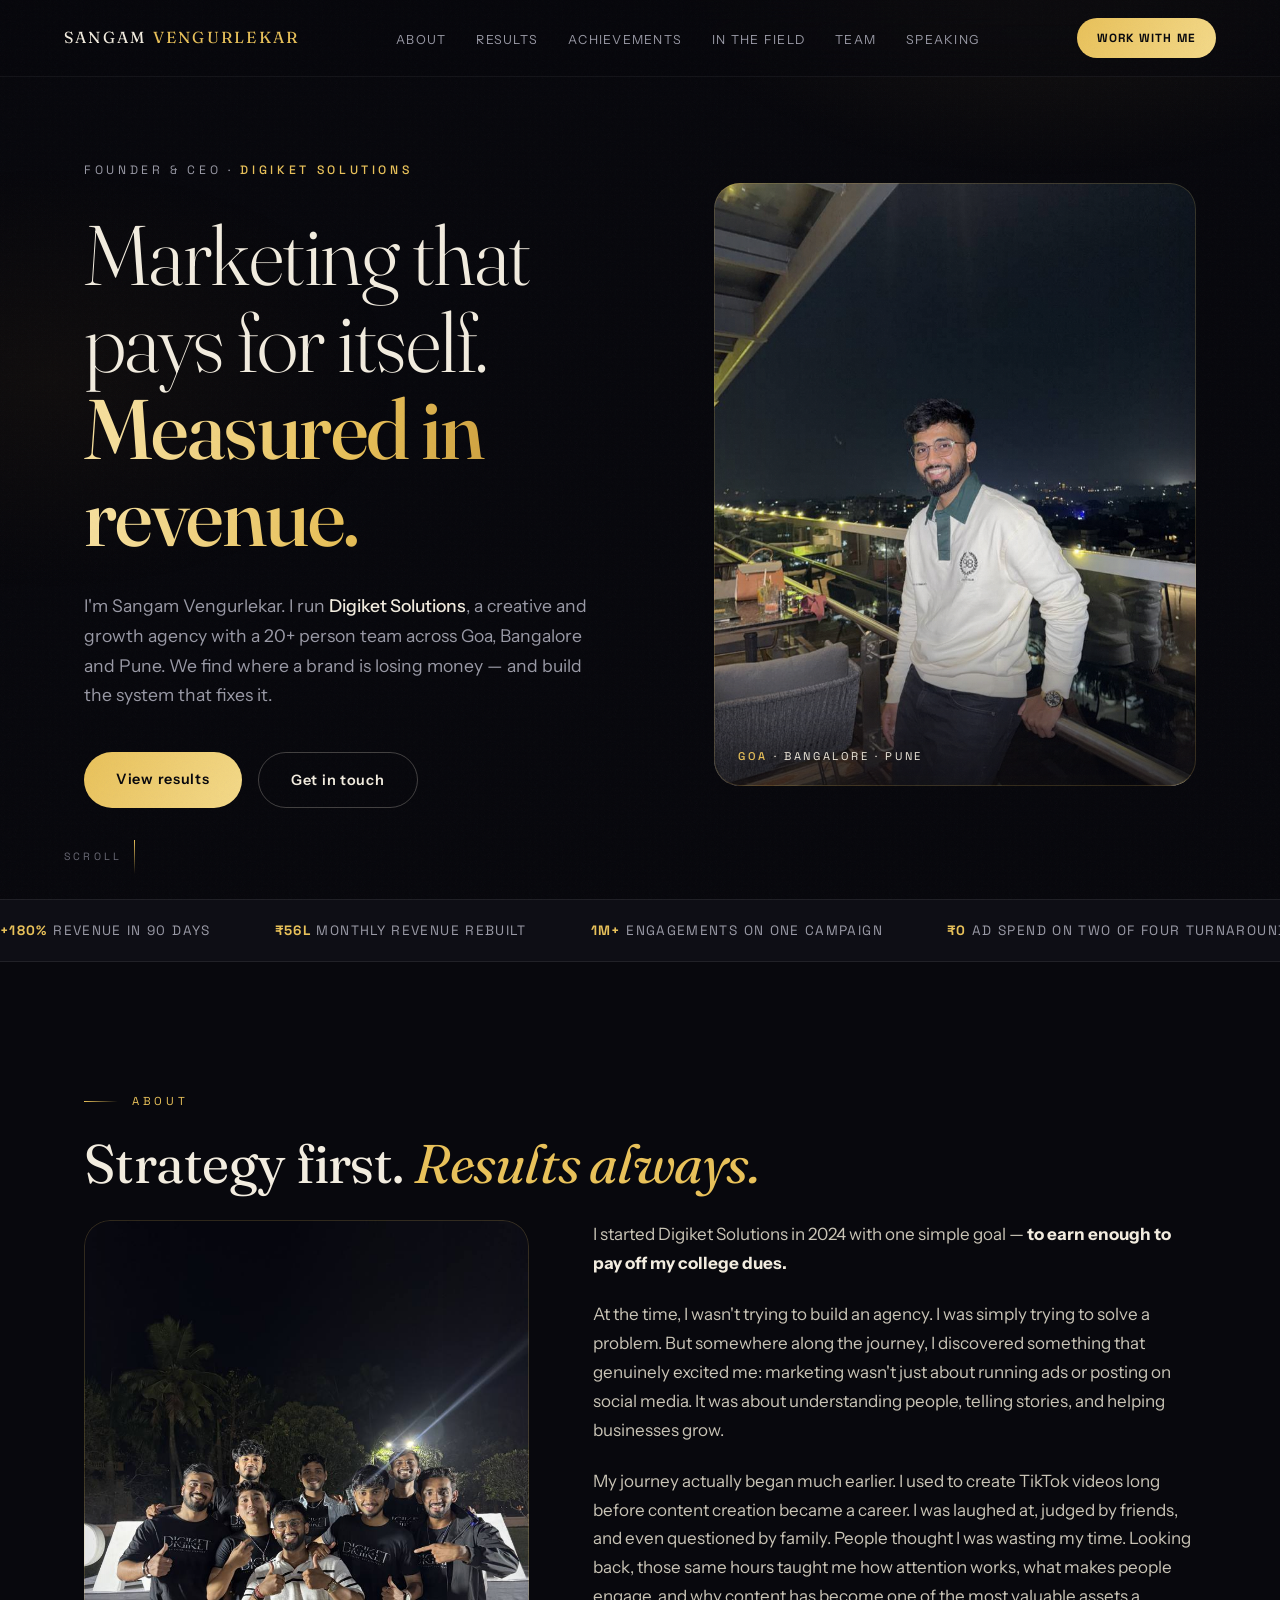
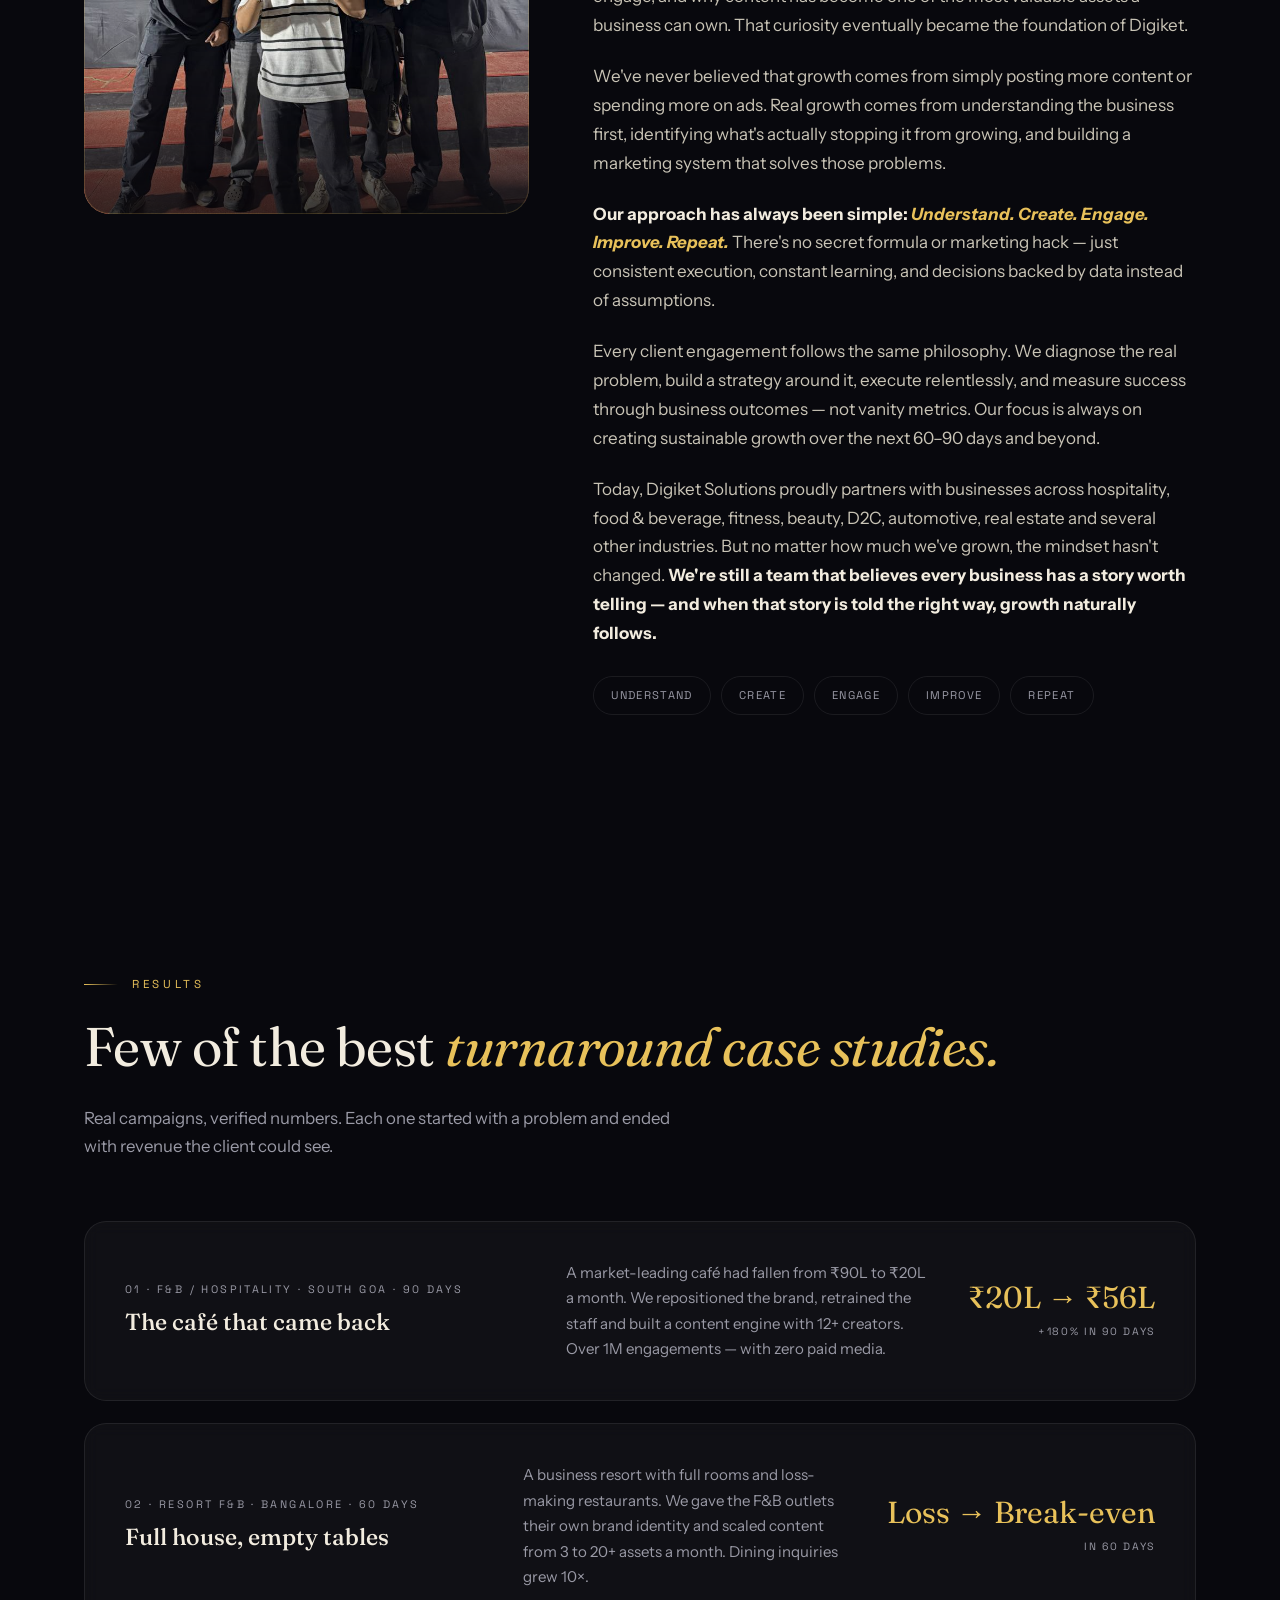
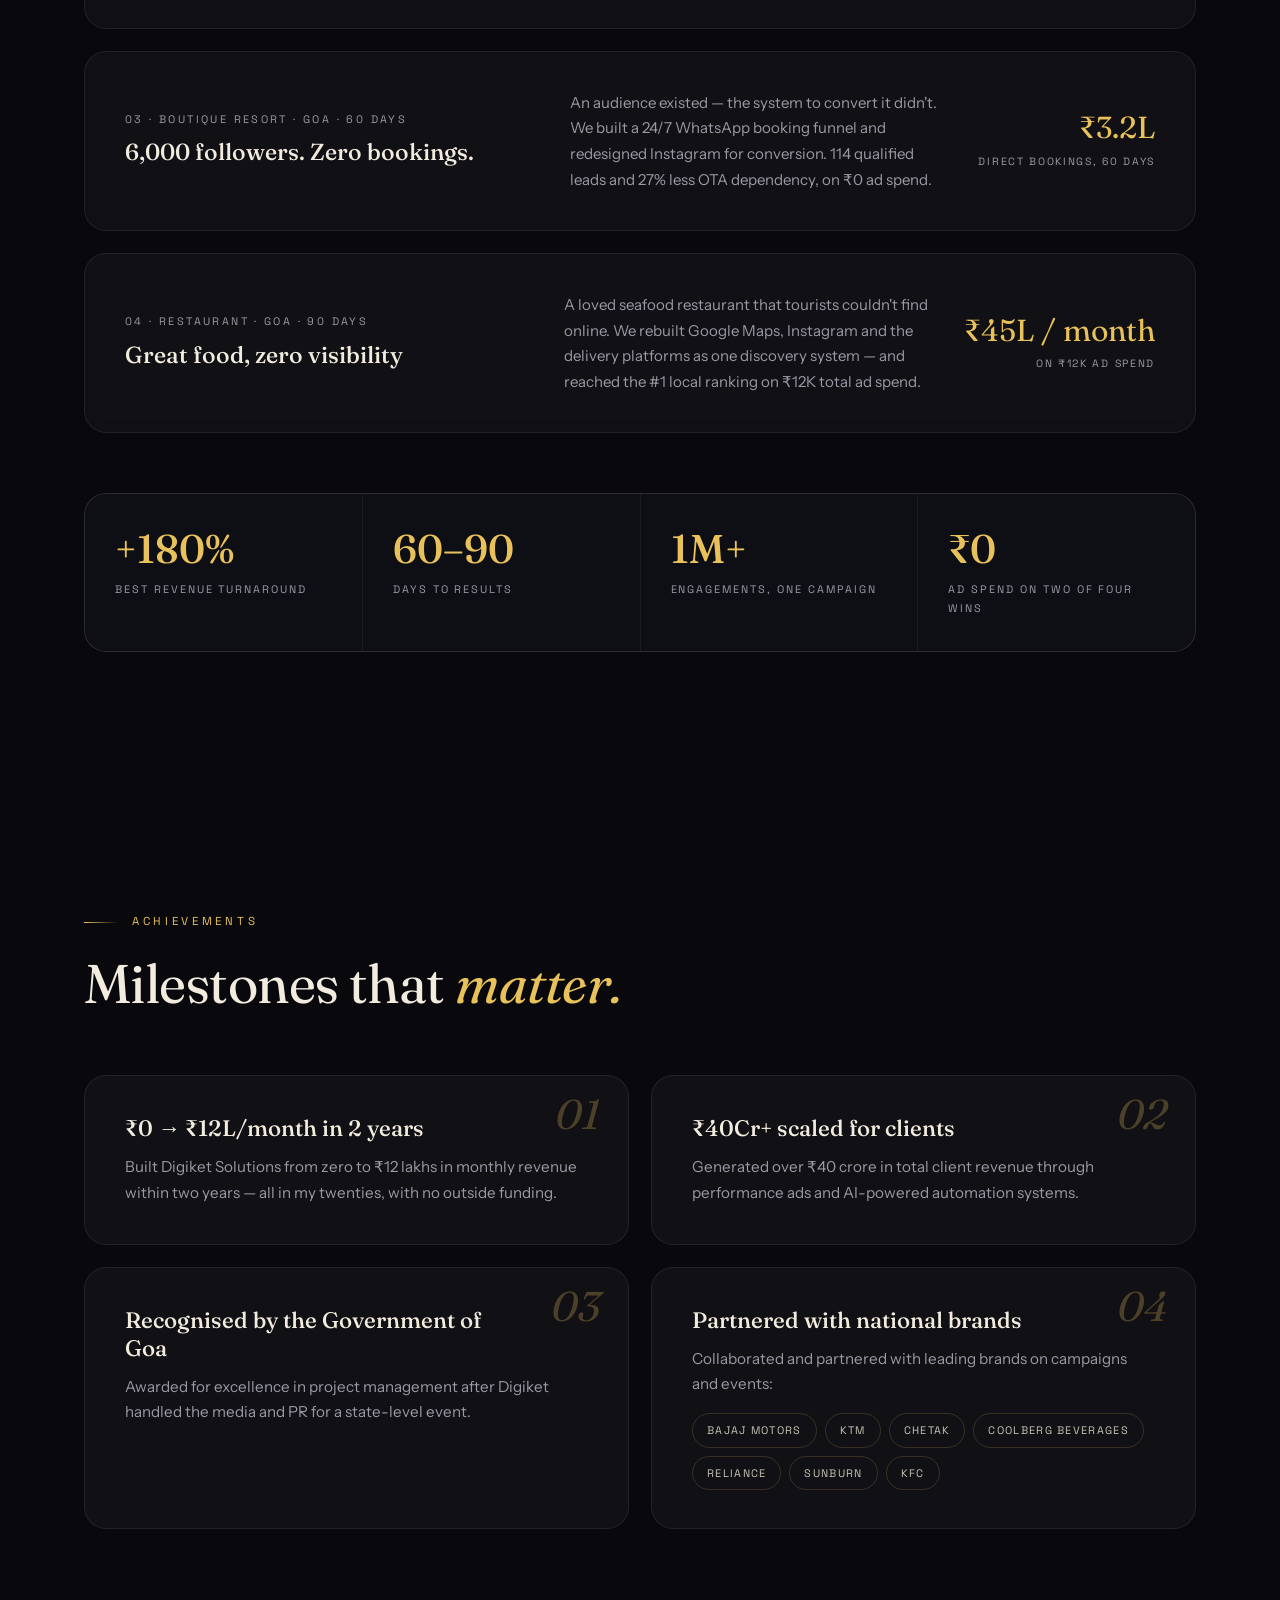
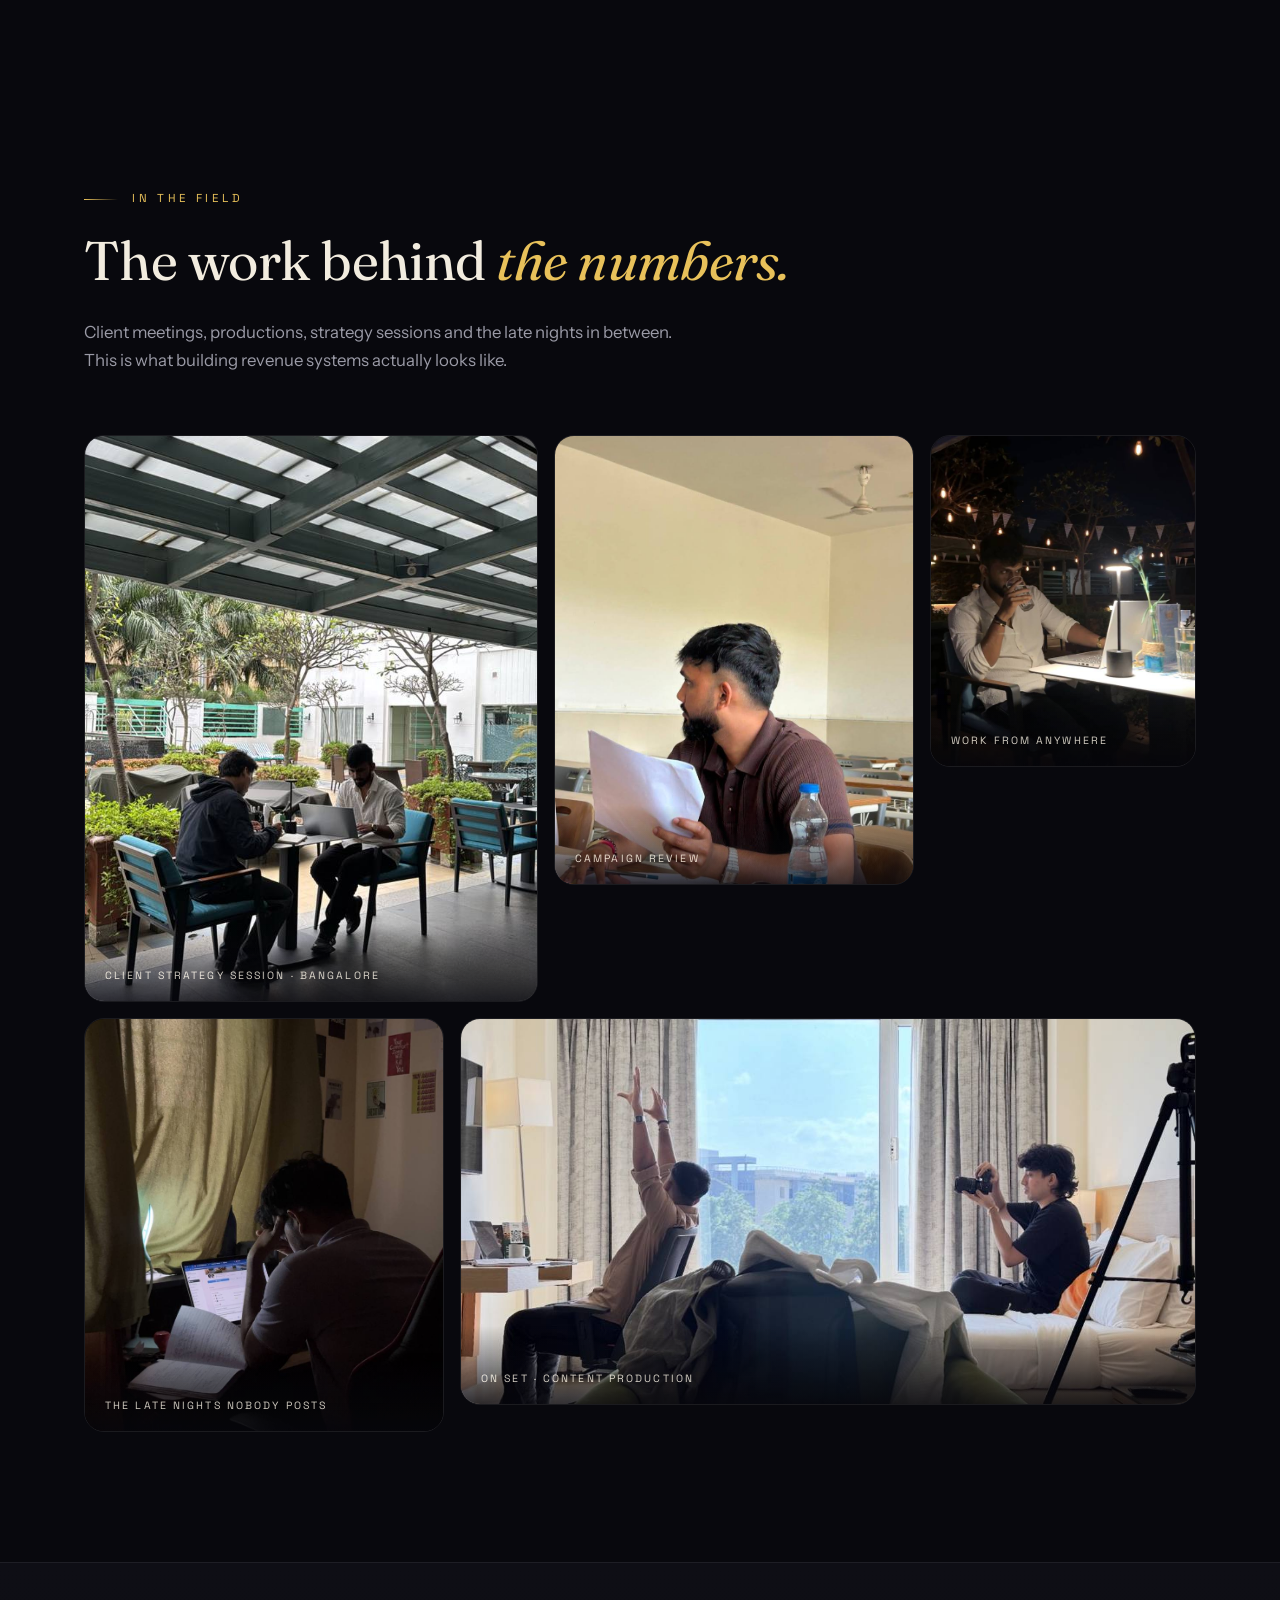
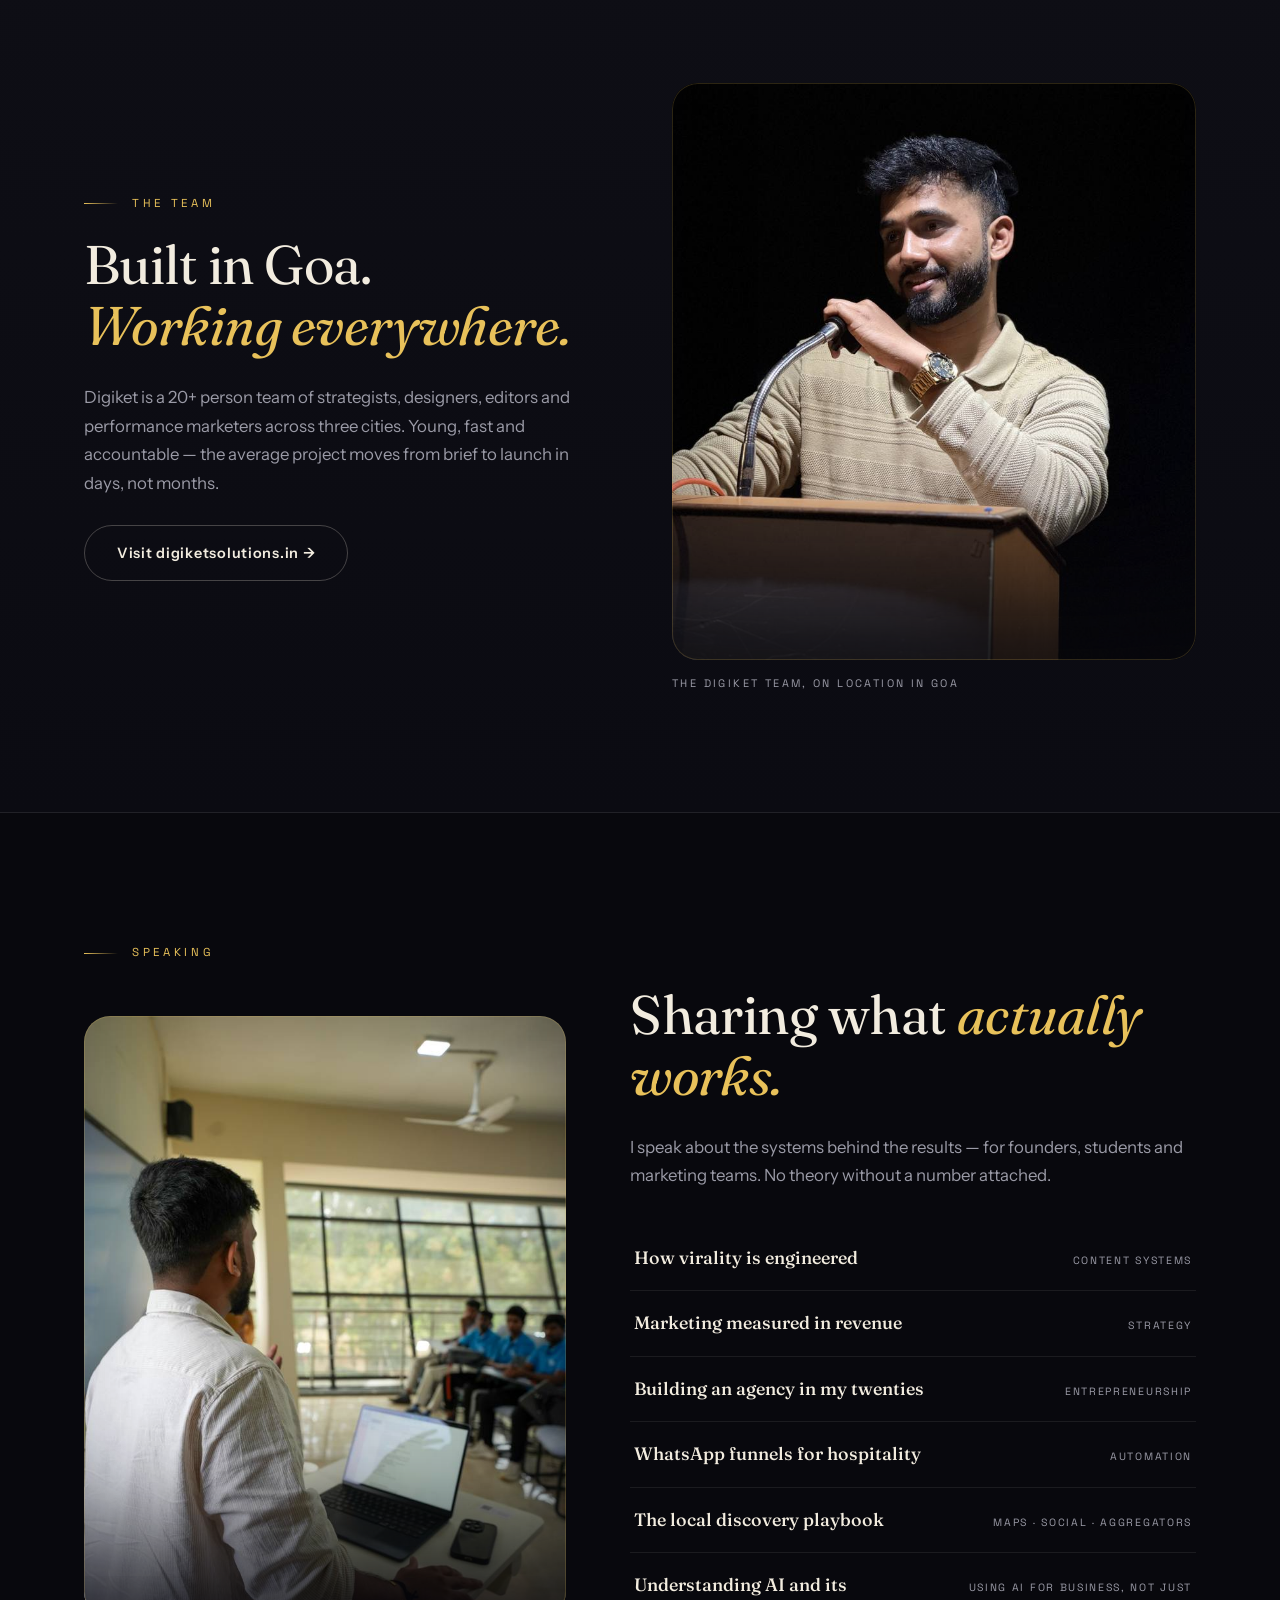
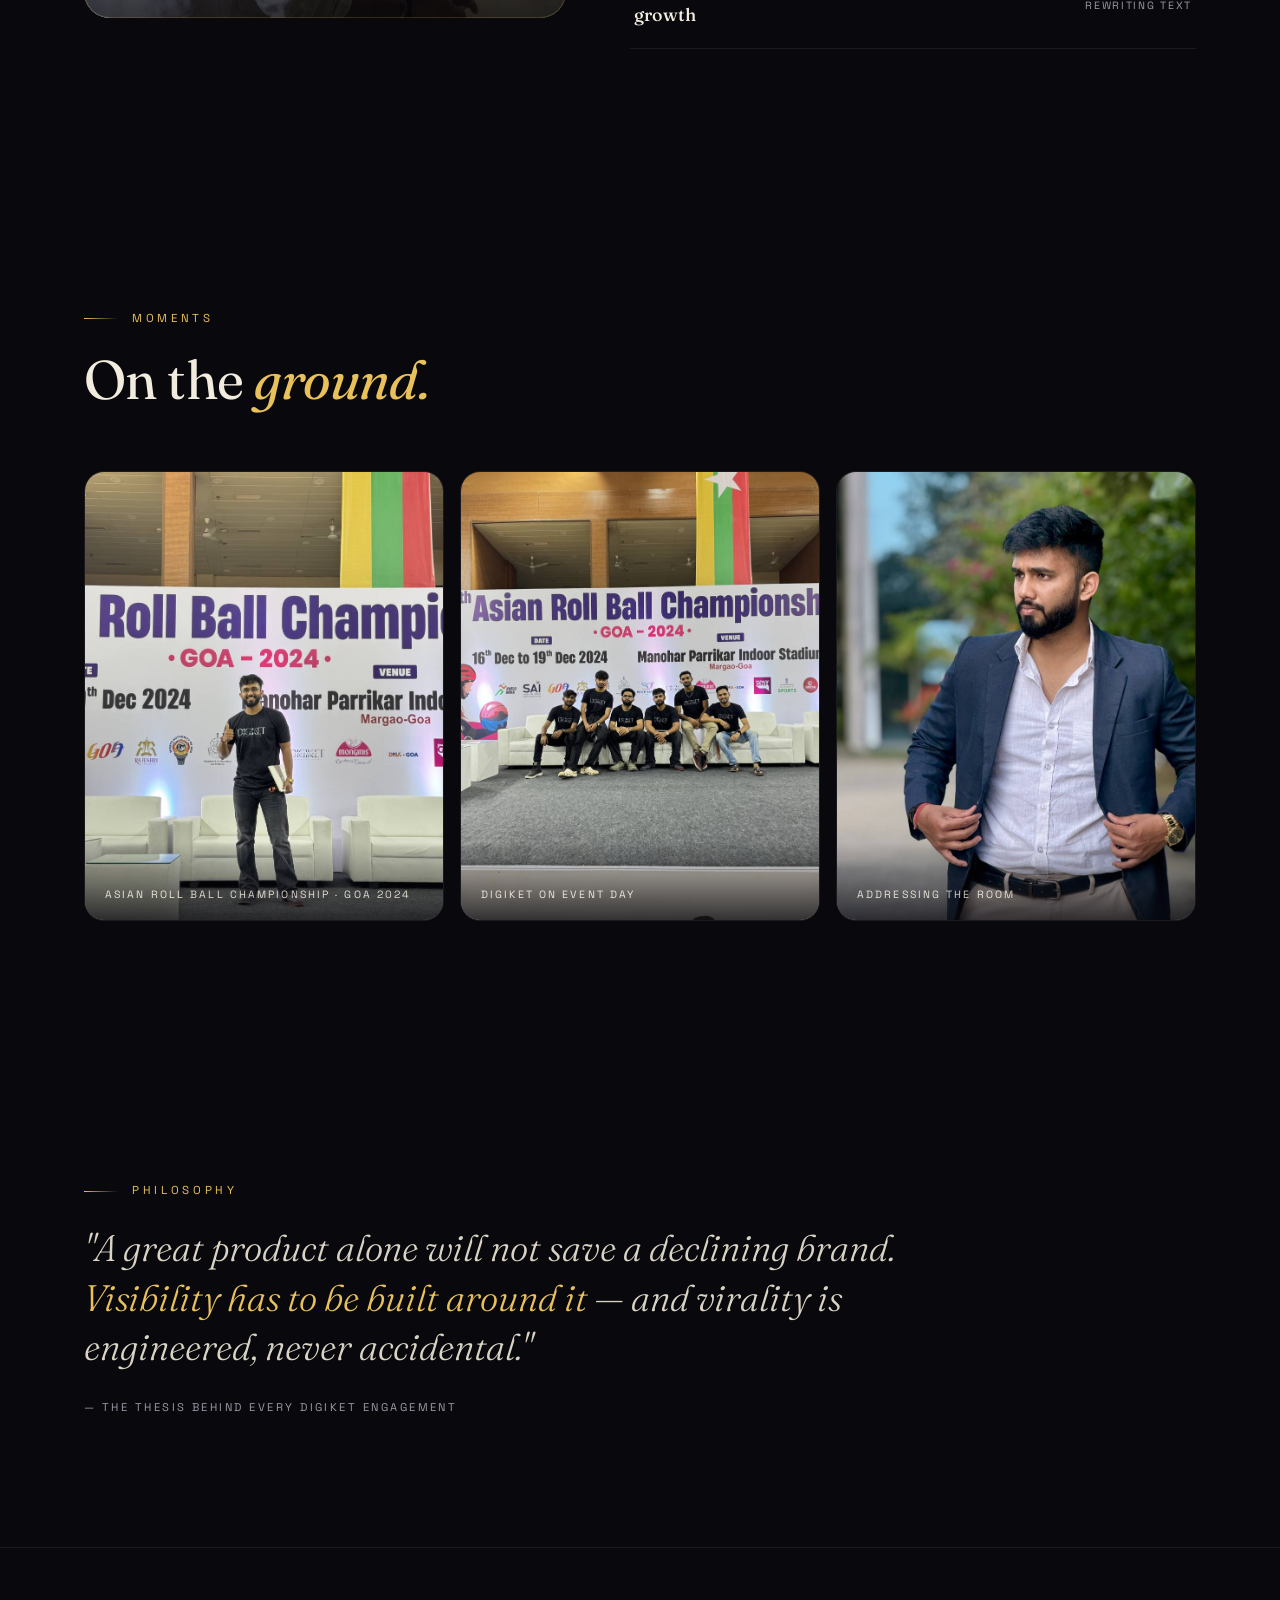
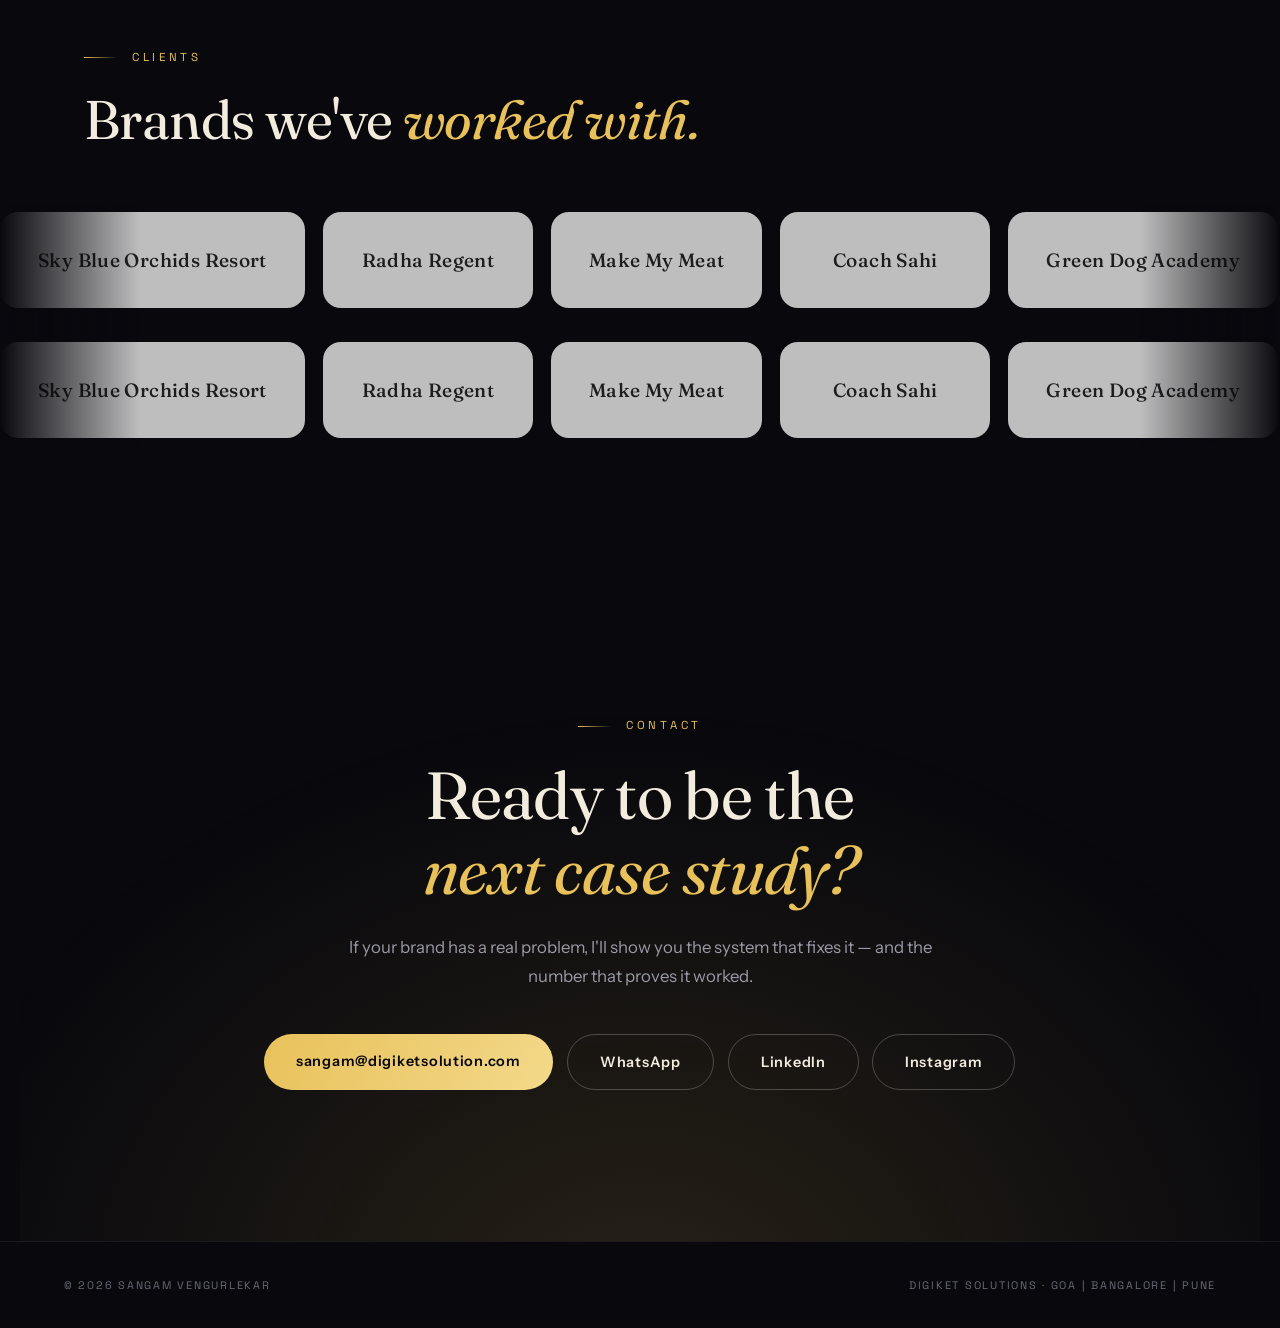
